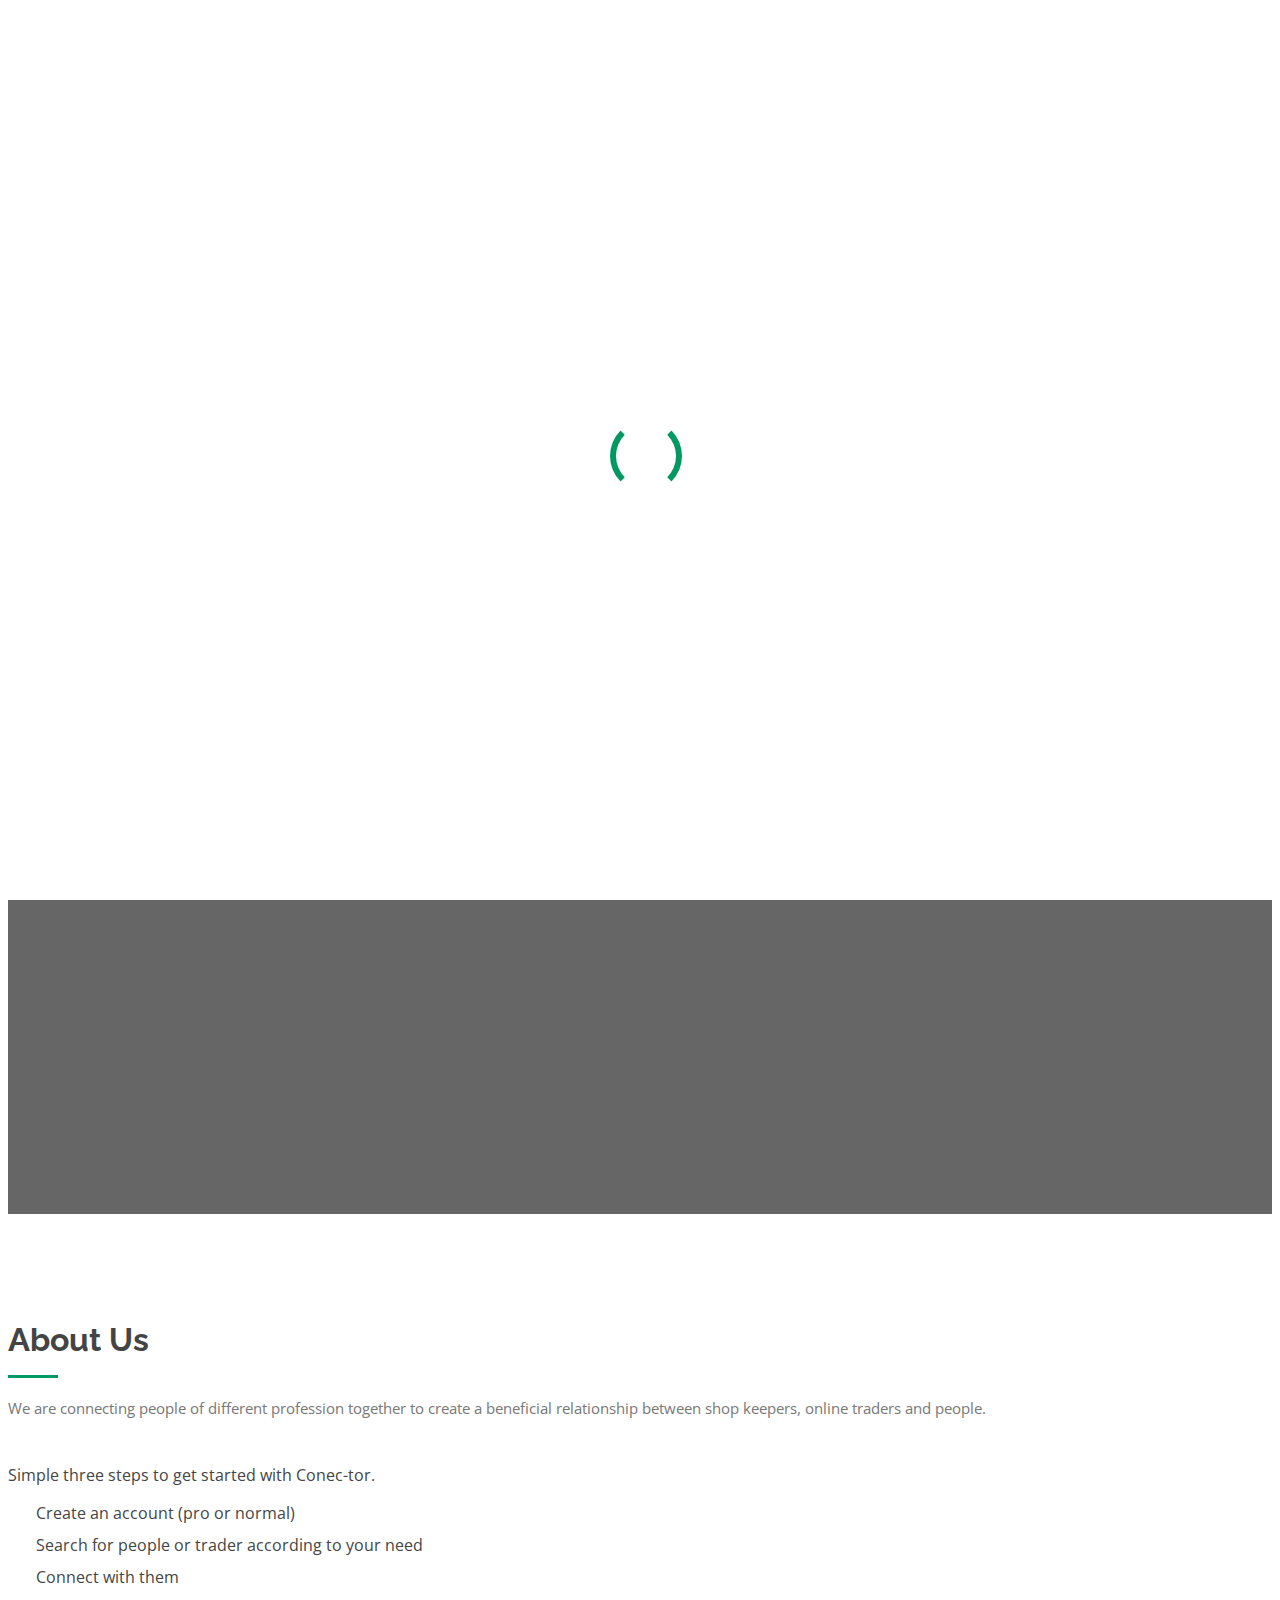
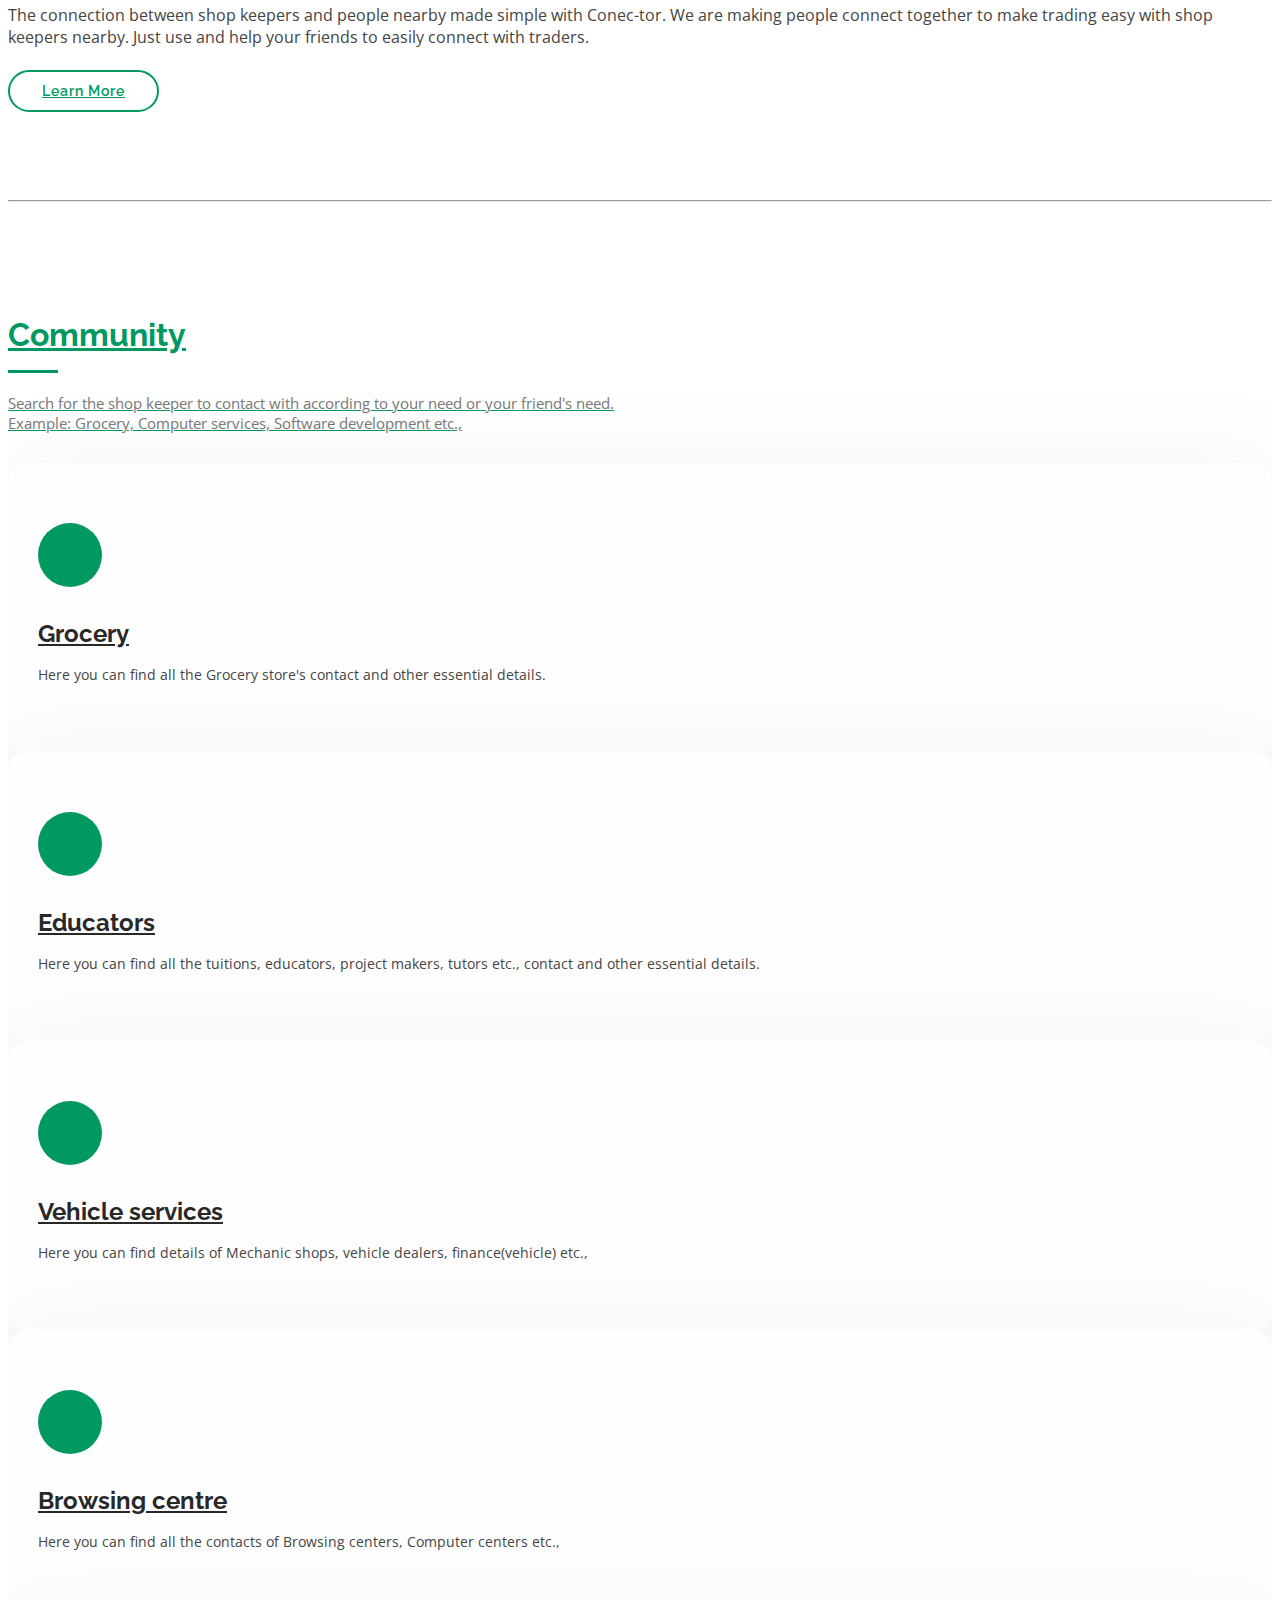
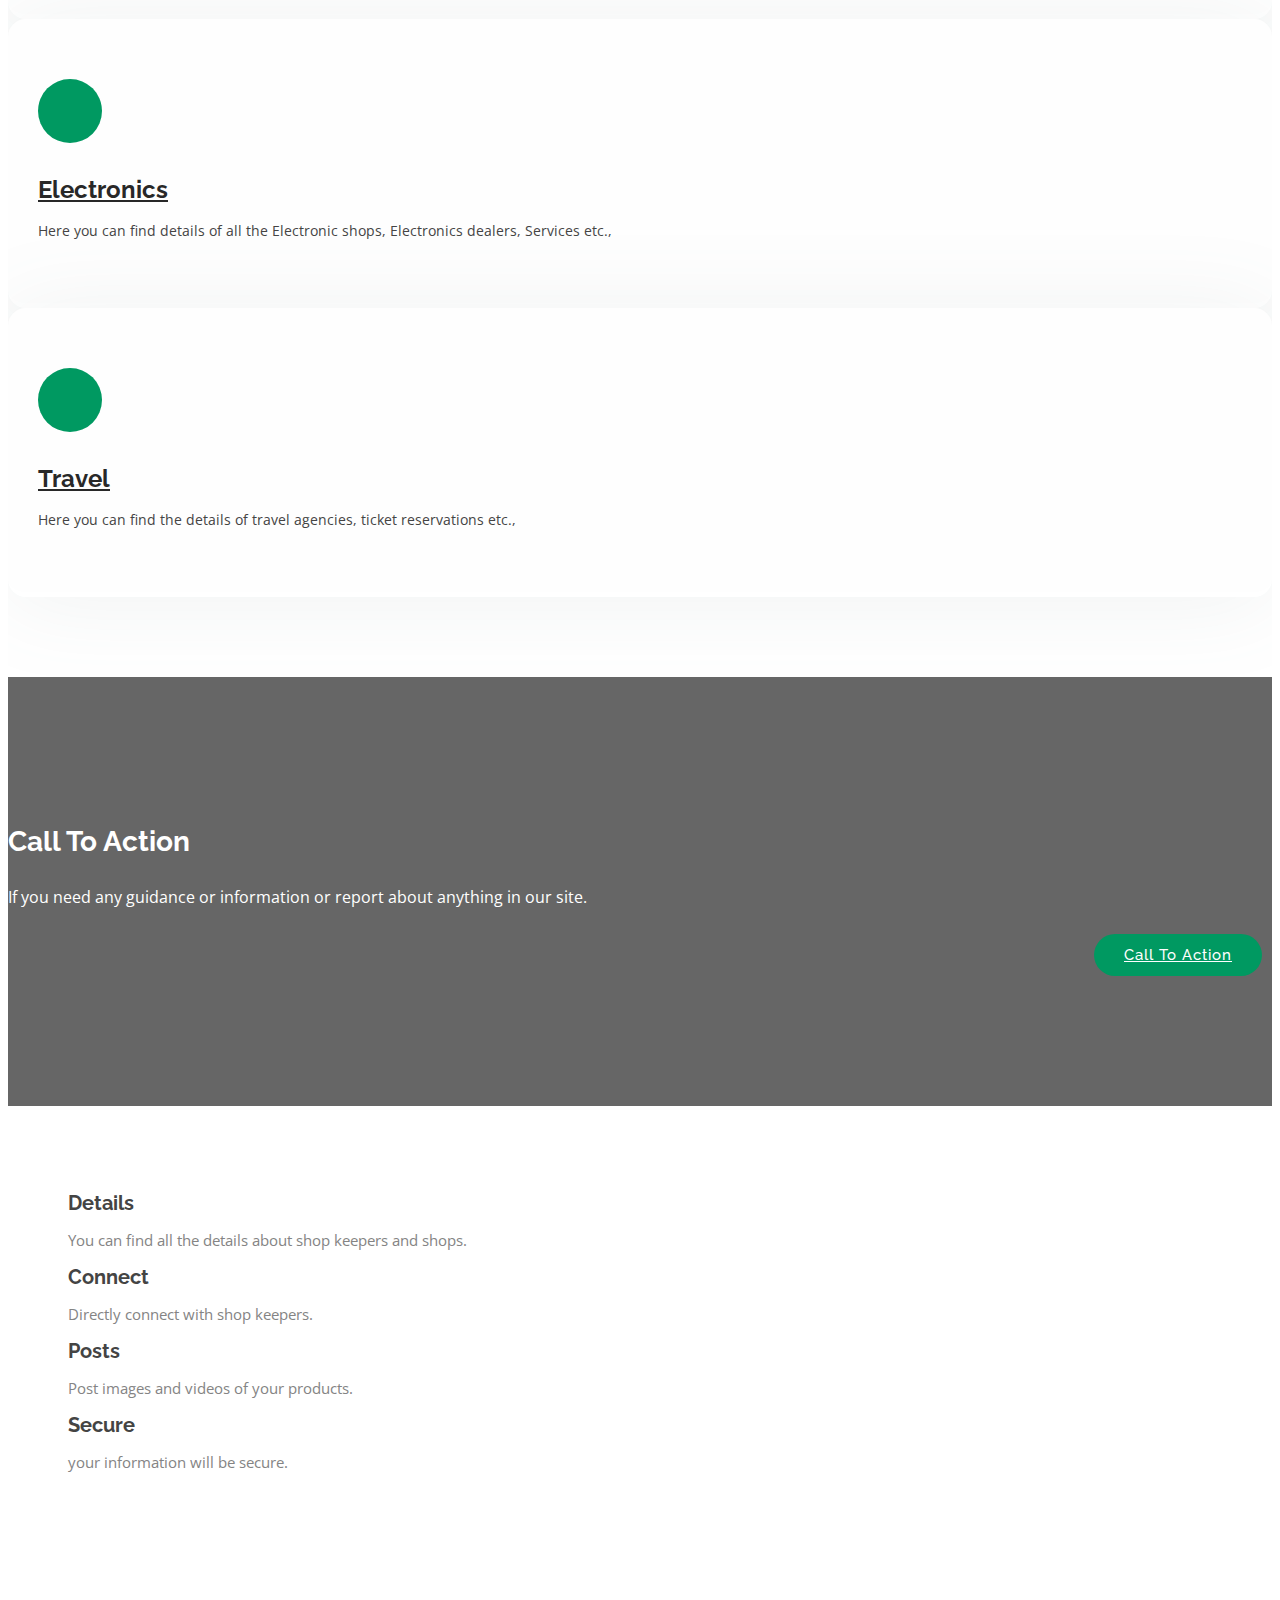
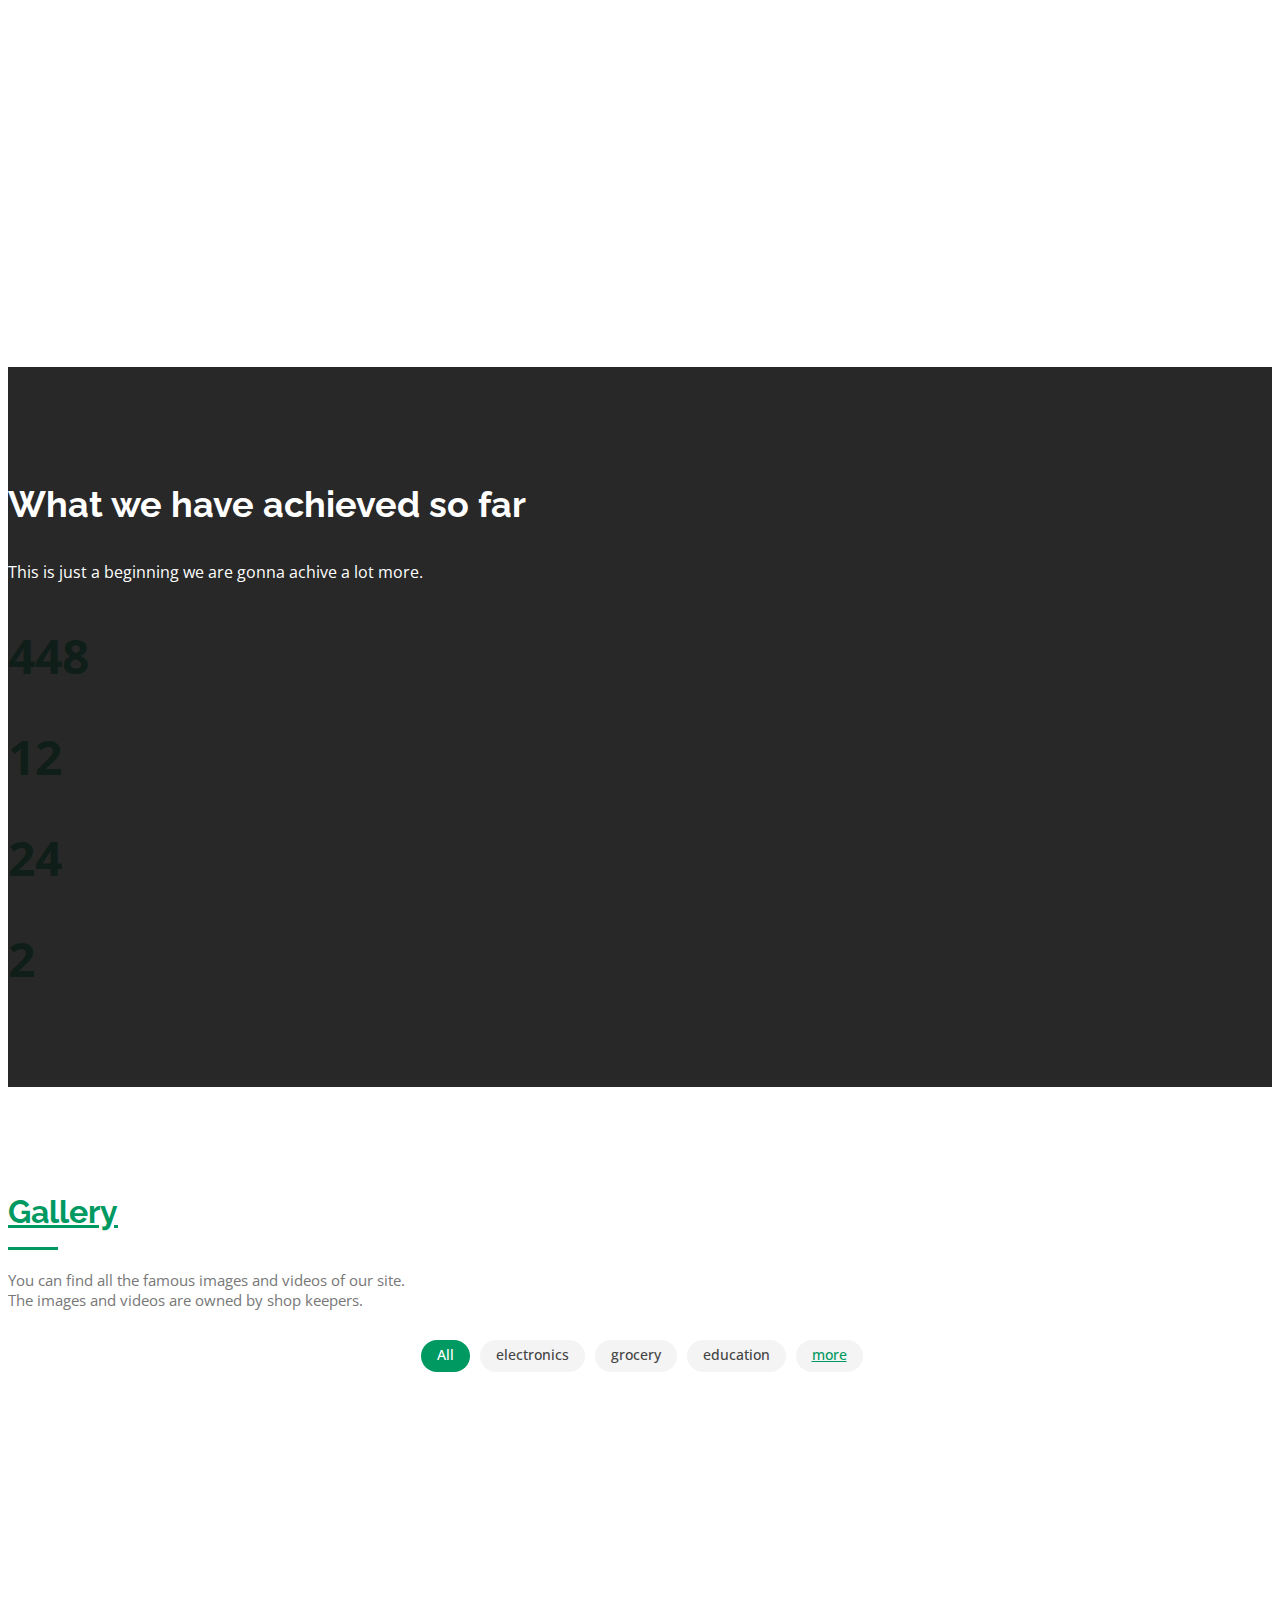
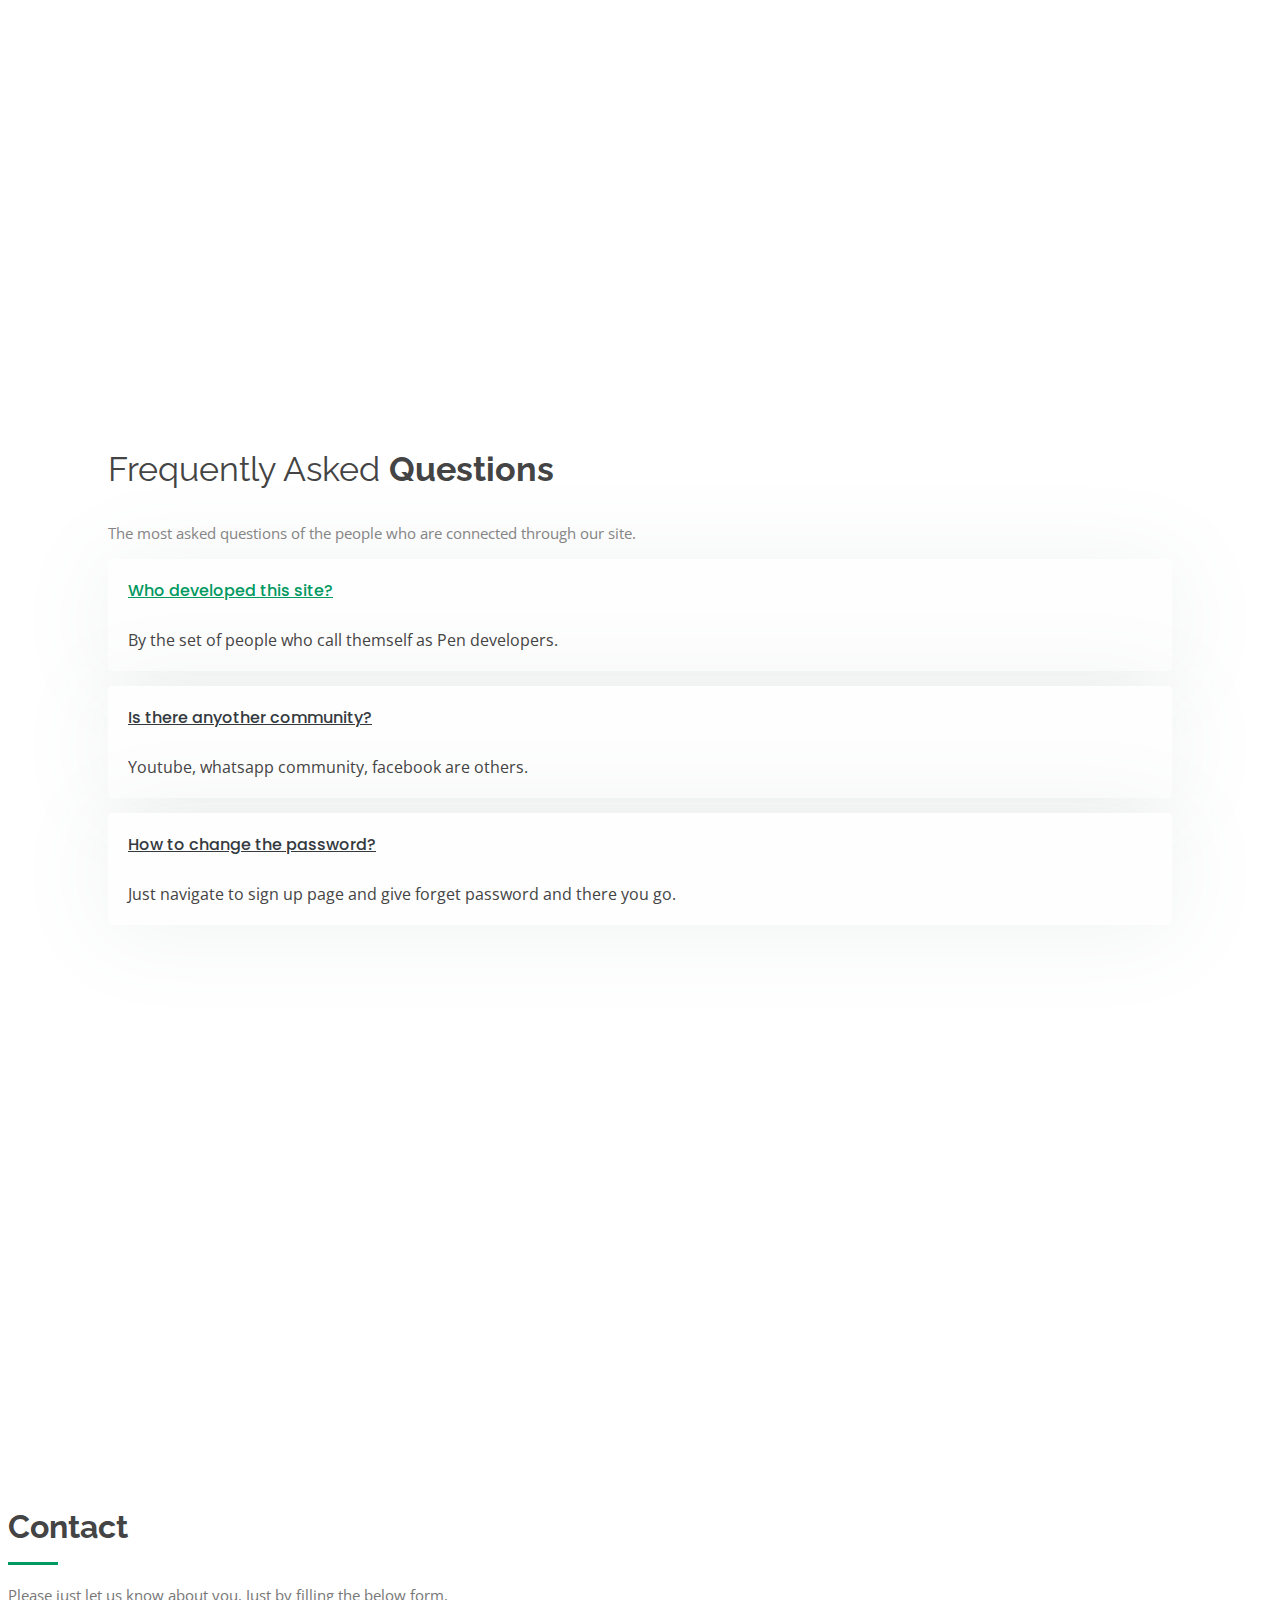
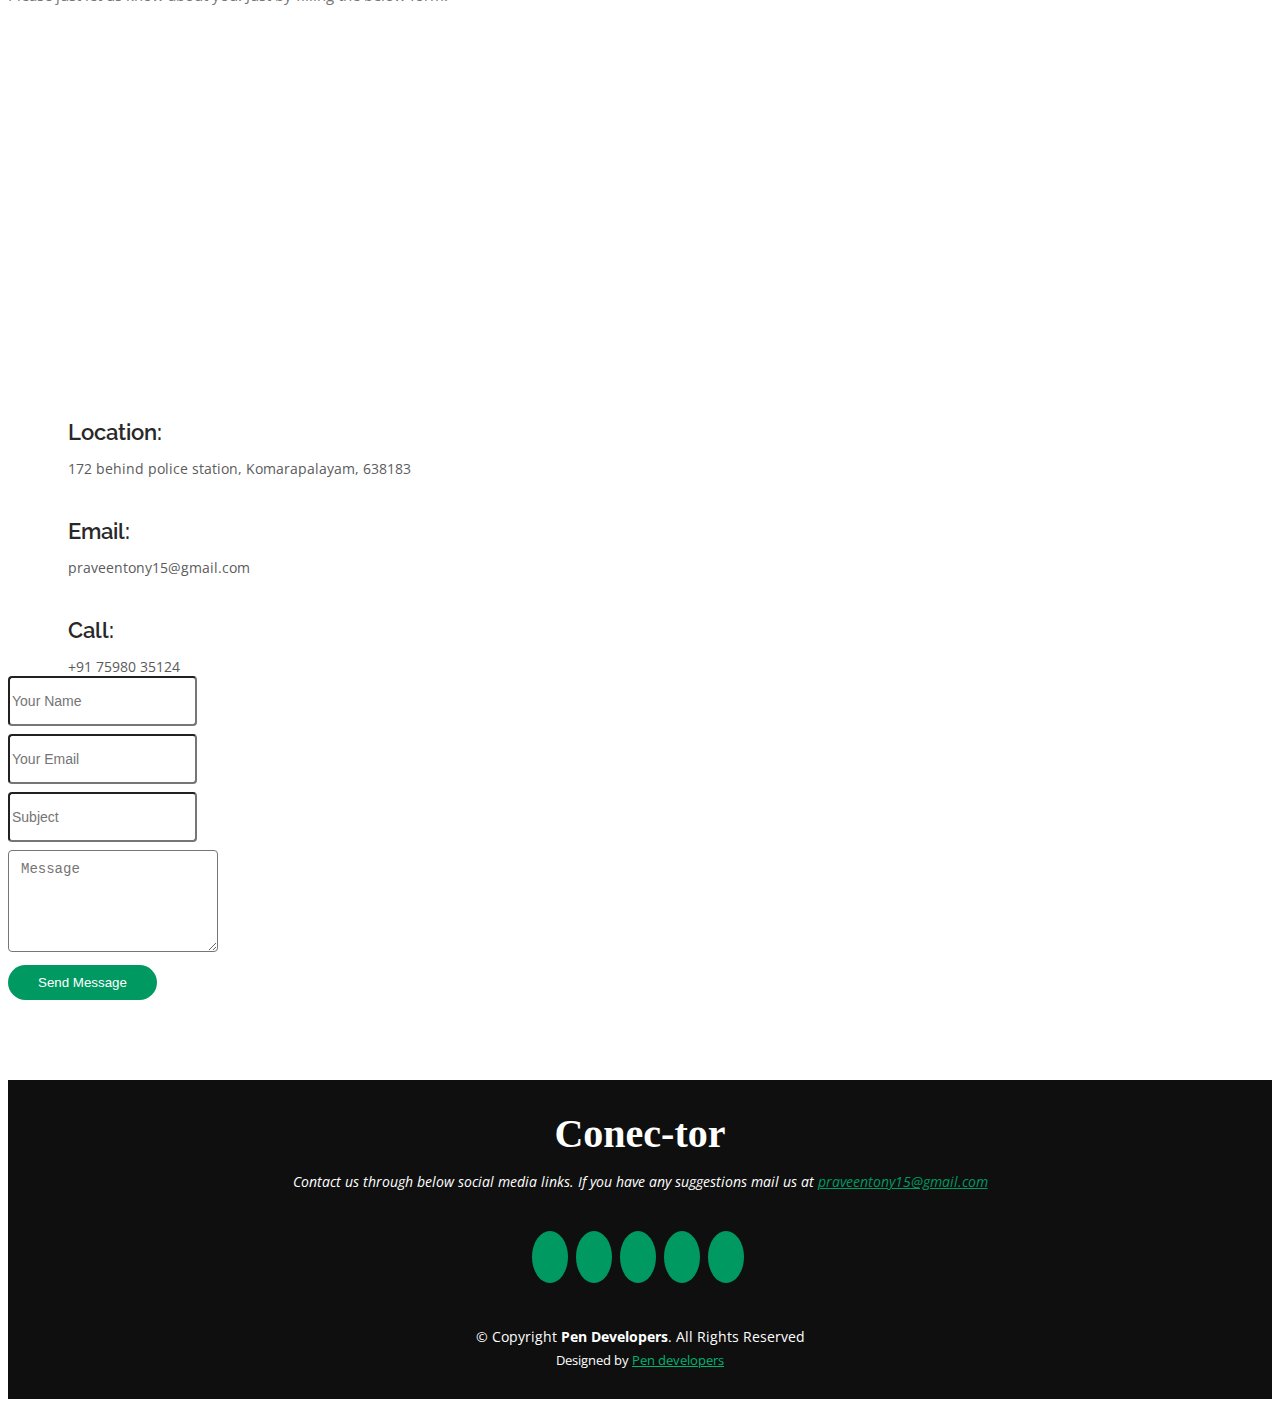
==== index.html @ 2d13ad13 "Add files via upload" ====
<!DOCTYPE html>
<html lang="en">

<head>
  <meta charset="utf-8">
  <meta content="width=device-width, initial-scale=1.0" name="viewport">

  <title>Conec-tor | Home</title>
  <meta content="" name="descriptison">
  <meta content="" name="keywords">

  <!-- Favicons -->
  <link href="assets/img/favicon.png" rel="icon">
  <link href="assets/img/apple-touch-icon.png" rel="apple-touch-icon">

  <!-- Google Fonts -->
  <link href="https://fonts.googleapis.com/css?family=Open+Sans:300,300i,400,400i,600,600i,700,700i|Raleway:300,300i,400,400i,500,500i,600,600i,700,700i|Poppins:300,300i,400,400i,500,500i,600,600i,700,700i" rel="stylesheet">

  <!-- Vendor CSS Files -->
  <link href="assets/vendor/bootstrap/css/bootstrap.min.css" rel="stylesheet">
  <link href="assets/vendor/icofont/icofont.min.css" rel="stylesheet">
  <link href="assets/vendor/boxicons/css/boxicons.min.css" rel="stylesheet">
  <link href="assets/vendor/remixicon/remixicon.css" rel="stylesheet">
  <link href="assets/vendor/venobox/venobox.css" rel="stylesheet">
  <link href="assets/vendor/owl.carousel/assets/owl.carousel.min.css" rel="stylesheet">

  <!-- Template Main CSS File -->
  <link href="assets/css/style.css" rel="stylesheet">

</head>

<body>

  <!-- ======= Header ======= -->
  <header id="header" class="fixed-top ">
    <div class="container-fluid">

      <div class="row justify-content-center">
        <div class="col-xl-9 d-flex align-items-center justify-content-between">
          <h1 class="logo" style="font-family:forte; font-size:40px"><a href="index.html">Conec-tor</a></h1>
          <!-- Uncomment below if you prefer to use an image logo -->
          <!-- <a href="index.html" class="logo"><img src="assets/img/logo.png" alt="" class="img-fluid"></a>-->

          <nav class="nav-menu d-none d-lg-block">
            <ul>
              <li class="active"><a href="index.html">Home</a></li>
             <li><a href="#about">About</a></li>
              <li><a href="community.html">Community</a></li>
              <li><a href="gallery.html">Gallery</a></li>
              <li class="drop-down"><a href="">User-type</a>
                <ul>
                  <li><a href="#">Pro user</a></li>
                  <li><a href="#">Normal user</a></li>
 			  </ul>
              </li>
              <li><a href="#contact">Contact</a></li>

            </ul>
          </nav><!-- .nav-menu -->

          <a href="login.html" class="get-started-btn scrollto">Login</a>
        </div>
      </div>

    </div>
  </header><!-- End Header -->

  <!-- ======= Hero Section ======= -->
  <section id="hero" class="d-flex flex-column justify-content-center">
    <div class="container">
      <div class="row justify-content-center">
        <div class="col-xl-8">
          <h1>Conec-tor | Connect with people nearby</h1>
          <h2>We are connecting people through <kbd>online</kbd></h2>
          <a href="https://www.youtube.com/watch?v=jDDaplaOz7Q" class="venobox play-btn mb-4" data-vbtype="video" data-autoplay="true"></a>
        </div>
      </div>
    </div>
  </section><!-- End Hero -->

  <main id="main">

    <!-- ======= About Us Section ======= -->
    <section id="about" class="about">
      <div class="container">

        <div class="section-title">
          <h2>About Us</h2>
          <p>We are connecting people of different profession together to create a beneficial relationship between shop keepers, online traders and people.</p>
        </div>

        <div class="row content">
          <div class="col-lg-6">
            <p>
              Simple three steps to get started with Conec-tor.
            </p>
            <ul>
              <li><i class="ri-check-double-line"></i> Create an account (pro or normal)</li>
              <li><i class="ri-check-double-line"></i> Search for people or trader according to your need</li>
              <li><i class="ri-check-double-line"></i> Connect with them</li>
            </ul>
          </div>
          <div class="col-lg-6 pt-4 pt-lg-0">
            <p>
              The connection between shop keepers and people nearby made simple with Conec-tor. We are making people connect together to make trading easy with shop keepers nearby.
			  Just use and help your friends to easily connect with traders.
            </p>
            <a href="#" class="btn-learn-more">Learn More</a>
          </div>
        </div>

      </div>
    </section><!-- End About Us Section -->
	
<hr>

    <!-- ======= Community Section ======= -->
    <section id="services" class="services">
      <div class="container">
		<a href="community.html">
        <div class="section-title">
          <h2>Community</h2>
          <p>Search for the shop keeper to contact with according to your need or your friend's need.<br>
		     Example: Grocery, Computer services, Software development etc.,</p>
        </div>
		</a>

        <div class="row">
          <div class="col-lg-4 col-md-6 d-flex align-items-stretch">
            <div class="icon-box">
              <div class="icon"><i class="bx bxl-dribbble"></i></div>
              <h4><a href="">Grocery</a></h4>
              <p>Here you can find all the Grocery store's contact and other essential details.</p>
            </div>
          </div>

          <div class="col-lg-4 col-md-6 d-flex align-items-stretch mt-4 mt-md-0">
            <div class="icon-box">
              <div class="icon"><i class="bx bx-file"></i></div>
              <h4><a href="">Educators</a></h4>
              <p>Here you can find all the tuitions, educators, project makers, tutors etc., contact and other essential details.</p>
            </div>
          </div>

          <div class="col-lg-4 col-md-6 d-flex align-items-stretch mt-4 mt-lg-0">
            <div class="icon-box">
              <div class="icon"><i class="bx bx-tachometer"></i></div>
              <h4><a href="">Vehicle services</a></h4>
              <p>Here you can find details of Mechanic shops, vehicle dealers, finance(vehicle) etc.,</p>
            </div>
          </div>

          <div class="col-lg-4 col-md-6 d-flex align-items-stretch mt-4">
            <div class="icon-box">
              <div class="icon"><i class="bx bx-world"></i></div>
              <h4><a href="">Browsing centre</a></h4>
              <p>Here you can find all the contacts of Browsing centers, Computer centers etc.,</p>
            </div>
          </div>

          <div class="col-lg-4 col-md-6 d-flex align-items-stretch mt-4">
            <div class="icon-box">
              <div class="icon"><i class="bx bx-slideshow"></i></div>
              <h4><a href="">Electronics</a></h4>
              <p>Here you can find details of all the Electronic shops, Electronics dealers, Services etc.,</p>
            </div>
          </div>

          <div class="col-lg-4 col-md-6 d-flex align-items-stretch mt-4">
            <div class="icon-box">
              <div class="icon"><i class="bx bx-arch"></i></div>
              <h4><a href="">Travel</a></h4>
              <p>Here you can find the details of travel agencies, ticket reservations etc.,</p>
            </div>
          </div>
		  
			
        </div>

      
    </section><!-- End Services Section -->

    <!-- ======= Cta Section ======= -->
    <section id="cta" class="cta">
      <div class="container">

        <div class="row">
          <div class="col-lg-9 text-center text-lg-left">
            <h3>Call To Action</h3>
            <p> If you need any guidance or information or report about anything in our site.</p>
          </div>
          <div class="col-lg-3 cta-btn-container text-center">
            <a class="cta-btn align-middle" href="#">Call To Action</a>
          </div>
        </div>

      </div>
    </section><!-- End Cta Section -->

    <!-- ======= Features Section ======= -->
    <section id="features" class="features">
      <div class="container">

        <div class="row">
          <div class="col-lg-6 order-2 order-lg-1">
            <div class="icon-box mt-5 mt-lg-0">
              <i class="bx bx-receipt"></i>
              <h4>Details</h4>
              <p>You can find all the details about shop keepers and shops.</p>
            </div>
            <div class="icon-box mt-5">
              <i class="bx bx-cube-alt"></i>
              <h4>Connect</h4>
              <p>Directly connect with shop keepers.</p>
            </div>
            <div class="icon-box mt-5">
              <i class="bx bx-images"></i>
              <h4>Posts</h4>
              <p>Post images and videos of your products.</p>
            </div>
            <div class="icon-box mt-5">
              <i class="bx bx-shield"></i>
              <h4>Secure</h4>
              <p>your information will be secure.</p>
            </div>
          </div>
          <div class="image col-lg-6 order-1 order-lg-2" style='background-image: url("assets/img/features.jpg");'></div>
        </div>

      </div>
    </section><!-- End Features Section -->

    
    <!-- ======= Counts Section ======= -->
    <section id="counts" class="counts">
      <div class="container">

        <div class="text-center title">
          <h3>What we have achieved so far</h3>
          <p>This is just a beginning we are gonna achive a lot more.</p>
        </div>

        <div class="row counters">

          <div class="col-lg-3 col-6 text-center">
            <span data-toggle="counter-up">448</span>
            <p>People</p>
          </div>

          <div class="col-lg-3 col-6 text-center">
            <span data-toggle="counter-up">12</span>
            <p>Projects</p>
          </div>

          <div class="col-lg-3 col-6 text-center">
            <span data-toggle="counter-up">24</span>
            <p>Hours Support</p>
          </div>

          <div class="col-lg-3 col-6 text-center">
            <span data-toggle="counter-up">2</span>
            <p>Developers</p>
          </div>

        </div>

      </div>
    </section><!-- End Counts Section -->

    <!-- ======= Portfolio Section ======= -->
    <section id="portfolio" class="portfolio">
      <div class="container">

        <div class="section-title">
          <h2><a href="gallery.html">Gallery</a></h2>
          <p>You can find all the famous images and videos of our site. <br>
		     The images and videos are owned by shop keepers.</p>
        </div>

        <div class="row">
          <div class="col-lg-12 d-flex justify-content-center">
            <ul id="portfolio-flters">
              <li data-filter="*" class="filter-active">All</li>
              <li data-filter=".filter-app">electronics</li>
              <li data-filter=".filter-card">grocery</li>
              <li data-filter=".filter-web">education</li>
			  <li data-filter="*"><a href="gallery.html">more</a></li>
            </ul>
          </div>
        </div>

        <div class="row portfolio-container">

          <div class="col-lg-4 col-md-6 portfolio-item filter-app">
            <img src="https://images.unsplash.com/photo-1517420704952-d9f39e95b43e?ixlib=rb-1.2.1&ixid=eyJhcHBfaWQiOjEyMDd9&auto=format&fit=crop&w=500&q=60" class="img-fluid" alt="">
            <div class="portfolio-info">
              <h4>App 1</h4>
              <p>App</p>
              <a href="https://images.unsplash.com/photo-1517420704952-d9f39e95b43e?ixlib=rb-1.2.1&ixid=eyJhcHBfaWQiOjEyMDd9&auto=format&fit=crop&w=500&q=60" data-gall="portfolioGallery" class="venobox preview-link" title="App 1"><i class="bx bx-plus"></i></a>
              <a href="portfolio-details.html" class="details-link" title="More Details"><i class="bx bx-link"></i></a>
            </div>
          </div>

          <div class="col-lg-4 col-md-6 portfolio-item filter-web">
            <img src="https://images.unsplash.com/photo-1509062522246-3755977927d7?ixlib=rb-1.2.1&ixid=eyJhcHBfaWQiOjEyMDd9&auto=format&fit=crop&w=500&q=60" class="img-fluid" alt="">
            <div class="portfolio-info">
              <h4>Web 3</h4>
              <p>Web</p>
              <a href="https://images.unsplash.com/photo-1509062522246-3755977927d7?ixlib=rb-1.2.1&ixid=eyJhcHBfaWQiOjEyMDd9&auto=format&fit=crop&w=500&q=60" data-gall="portfolioGallery" class="venobox preview-link" title="Web 3"><i class="bx bx-plus"></i></a>
              <a href="portfolio-details.html" class="details-link" title="More Details"><i class="bx bx-link"></i></a>
            </div>
          </div>

          <div class="col-lg-4 col-md-6 portfolio-item filter-app">
            <img src="https://images.unsplash.com/photo-1517077304055-6e89abbf09b0?ixlib=rb-1.2.1&ixid=eyJhcHBfaWQiOjEyMDd9&auto=format&fit=crop&w=500&q=60" class="img-fluid" alt="">
            <div class="portfolio-info">
              <h4>App 2</h4>
              <p>App</p>
              <a href="https://images.unsplash.com/photo-1517077304055-6e89abbf09b0?ixlib=rb-1.2.1&ixid=eyJhcHBfaWQiOjEyMDd9&auto=format&fit=crop&w=500&q=60" data-gall="portfolioGallery" class="venobox preview-link" title="App 2"><i class="bx bx-plus"></i></a>
              <a href="portfolio-details.html" class="details-link" title="More Details"><i class="bx bx-link"></i></a>
            </div>
          </div>

          <div class="col-lg-4 col-md-6 portfolio-item filter-card">
            <img src="https://images.unsplash.com/photo-1588964895597-cfccd6e2dbf9?ixlib=rb-1.2.1&ixid=eyJhcHBfaWQiOjEyMDd9&auto=format&fit=crop&w=500&q=60" class="img-fluid" alt="">
            <div class="portfolio-info">
              <h4>Card 2</h4>
              <p>Card</p>
              <a href="https://images.unsplash.com/photo-1588964895597-cfccd6e2dbf9?ixlib=rb-1.2.1&ixid=eyJhcHBfaWQiOjEyMDd9&auto=format&fit=crop&w=500&q=60" data-gall="portfolioGallery" class="venobox preview-link" title="Card 2"><i class="bx bx-plus"></i></a>
              <a href="portfolio-details.html" class="details-link" title="More Details"><i class="bx bx-link"></i></a>
            </div>
          </div>

          <div class="col-lg-4 col-md-6 portfolio-item filter-web">
            <img src="https://images.unsplash.com/photo-1497633762265-9d179a990aa6?ixlib=rb-1.2.1&ixid=eyJhcHBfaWQiOjEyMDd9&auto=format&fit=crop&w=500&q=60" class="img-fluid" alt="">
            <div class="portfolio-info">
              <h4>Web 2</h4>
              <p>Web</p>
              <a href="https://images.unsplash.com/photo-1497633762265-9d179a990aa6?ixlib=rb-1.2.1&ixid=eyJhcHBfaWQiOjEyMDd9&auto=format&fit=crop&w=500&q=60" data-gall="portfolioGallery" class="venobox preview-link" title="Web 2"><i class="bx bx-plus"></i></a>
              <a href="portfolio-details.html" class="details-link" title="More Details"><i class="bx bx-link"></i></a>
            </div>
          </div>

          <div class="col-lg-4 col-md-6 portfolio-item filter-app">
            <img src="https://images.unsplash.com/photo-1537151377170-9c19a791bbea?ixlib=rb-1.2.1&ixid=eyJhcHBfaWQiOjEyMDd9&auto=format&fit=crop&w=500&q=60" class="img-fluid" alt="">
            <div class="portfolio-info">
              <h4>App 3</h4>
              <p>App</p>
              <a href="https://images.unsplash.com/photo-1537151377170-9c19a791bbea?ixlib=rb-1.2.1&ixid=eyJhcHBfaWQiOjEyMDd9&auto=format&fit=crop&w=500&q=60" data-gall="portfolioGallery" class="venobox preview-link" title="App 3"><i class="bx bx-plus"></i></a>
              <a href="portfolio-details.html" class="details-link" title="More Details"><i class="bx bx-link"></i></a>
            </div>
          </div>

          <div class="col-lg-4 col-md-6 portfolio-item filter-card">
            <img src="https://images.unsplash.com/photo-1516594798947-e65505dbb29d?ixlib=rb-1.2.1&ixid=eyJhcHBfaWQiOjEyMDd9&auto=format&fit=crop&w=500&q=60" class="img-fluid" alt="">
            <div class="portfolio-info">
              <h4>Card 1</h4>
              <p>Card</p>
              <a href="https://images.unsplash.com/photo-1516594798947-e65505dbb29d?ixlib=rb-1.2.1&ixid=eyJhcHBfaWQiOjEyMDd9&auto=format&fit=crop&w=500&q=60" data-gall="portfolioGallery" class="venobox preview-link" title="Card 1"><i class="bx bx-plus"></i></a>
              <a href="portfolio-details.html" class="details-link" title="More Details"><i class="bx bx-link"></i></a>
            </div>
          </div>

          <div class="col-lg-4 col-md-6 portfolio-item filter-card">
            <img src="https://images.unsplash.com/photo-1542838132-92c53300491e?ixlib=rb-1.2.1&ixid=eyJhcHBfaWQiOjEyMDd9&auto=format&fit=crop&w=500&q=60" class="img-fluid" alt="">
            <div class="portfolio-info">
              <h4>Card 3</h4>
              <p>Card</p>
              <a href="https://images.unsplash.com/photo-1542838132-92c53300491e?ixlib=rb-1.2.1&ixid=eyJhcHBfaWQiOjEyMDd9&auto=format&fit=crop&w=500&q=60" data-gall="portfolioGallery" class="venobox preview-link" title="Card 3"><i class="bx bx-plus"></i></a>
              <a href="portfolio-details.html" class="details-link" title="More Details"><i class="bx bx-link"></i></a>
            </div>
          </div>

          <div class="col-lg-4 col-md-6 portfolio-item filter-web">
            <img src="https://images.unsplash.com/photo-1454165804606-c3d57bc86b40?ixlib=rb-1.2.1&ixid=eyJhcHBfaWQiOjEyMDd9&auto=format&fit=crop&w=500&q=60" class="img-fluid" alt="">
            <div class="portfolio-info">
              <h4>Web 3</h4>
              <p>Web</p>
              <a href="https://images.unsplash.com/photo-1454165804606-c3d57bc86b40?ixlib=rb-1.2.1&ixid=eyJhcHBfaWQiOjEyMDd9&auto=format&fit=crop&w=500&q=60" data-gall="portfolioGallery" class="venobox preview-link" title="Web 3"><i class="bx bx-plus"></i></a>
              <a href="portfolio-details.html" class="details-link" title="More Details"><i class="bx bx-link"></i></a>
            </div>
          </div>

        </div>

      </div>
    </section><!-- End Portfolio Section -->


    <!-- ======= Faq Section ======= -->
    <section id="faq" class="faq">
      <div class="container-fluid">

        <div class="row">

          <div class="col-lg-7 d-flex flex-column justify-content-center align-items-stretch  order-2 order-lg-1">

            <div class="content">
              <h3>Frequently Asked <strong>Questions</strong></h3>
              <p>
                The most asked questions of the people who are connected through our site. 
              </p>
            </div>

            <div class="accordion-list">
              <ul>
                <li>
                  <a data-toggle="collapse" class="collapse" href="#accordion-list-1">Who developed this site? <i class="bx bx-chevron-down icon-show"></i><i class="bx bx-chevron-up icon-close"></i></a>
                  <div id="accordion-list-1" class="collapse show" data-parent=".accordion-list">
                    <p>
                      By the set of people who call themself as Pen developers.
                    </p>
                  </div>
                </li>

                <li>
                  <a data-toggle="collapse" href="#accordion-list-2" class="collapsed">Is there anyother community? <i class="bx bx-chevron-down icon-show"></i><i class="bx bx-chevron-up icon-close"></i></a>
                  <div id="accordion-list-2" class="collapse" data-parent=".accordion-list">
                    <p>
                      Youtube, whatsapp community, facebook are others.
                    </p>
                  </div>
                </li>

                <li>
                  <a data-toggle="collapse" href="#accordion-list-3" class="collapsed">How to change the password? <i class="bx bx-chevron-down icon-show"></i><i class="bx bx-chevron-up icon-close"></i></a>
                  <div id="accordion-list-3" class="collapse" data-parent=".accordion-list">
                    <p>
                      Just navigate to sign up page and give forget password and there you go.
                    </p>
                  </div>
                </li>

              </ul>
            </div>

          </div>

          <div class="col-lg-5 align-items-stretch order-1 order-lg-2 img" style='background-image: url("assets/img/faq.jpg");'>&nbsp;</div>
        </div>

      </div>
    </section><!-- End Faq Section -->

    <!-- ======= Contact Section ======= -->
    <section id="contact" class="contact">
      <div class="container">

        <div class="section-title">
          <h2>Contact</h2>
          <p>Please just let us know about you. Just by filling the below form.</p>
        </div>
      </div>

      <div>
        <iframe style="border:0; width: 100%; height: 350px;" src="https://www.google.com/maps/embed?pb=!1m18!1m12!1m3!1d31284.831991790044!2d77.70570757056295!3d11.436262030044826!2m3!1f0!2f0!3f0!3m2!1i1024!2i768!4f13.1!3m3!1m2!1s0x3ba9682c3ed35ab1%3A0x5c4ea7abeacf1286!2sKomarapalayam%2C%20Tamil%20Nadu%20638183!5e0!3m2!1sen!2sin!4v1603395052475!5m2!1sen!2sin" frameborder="0" allowfullscreen></iframe>
		
      </div>

      <div class="container">

        <div class="row mt-5">

          <div class="col-lg-4">
            <div class="info">
              <div class="address">
                <i class="ri-map-pin-line"></i>
                <h4>Location:</h4>
                <p>172 behind police station, Komarapalayam, 638183</p>
              </div>

              <div class="email">
                <i class="ri-mail-line"></i>
                <h4>Email:</h4>
                <p>praveentony15@gmail.com</p>
              </div>

              <div class="phone">
                <i class="ri-phone-line"></i>
                <h4>Call:</h4>
                <p>+91 75980 35124</p>
              </div>

            </div>

          </div>

          <div class="col-lg-8 mt-5 mt-lg-0">

            <form action="forms/contact.php" method="post" role="form" class="php-email-form">
              <div class="form-row">
                <div class="col-md-6 form-group">
                  <input type="text" name="name" class="form-control" id="name" placeholder="Your Name" data-rule="minlen:4" data-msg="Please enter at least 4 chars" />
                  <div class="validate"></div>
                </div>
                <div class="col-md-6 form-group">
                  <input type="email" class="form-control" name="email" id="email" placeholder="Your Email" data-rule="email" data-msg="Please enter a valid email" />
                  <div class="validate"></div>
                </div>
              </div>
              <div class="form-group">
                <input type="text" class="form-control" name="subject" id="subject" placeholder="Subject" data-rule="minlen:4" data-msg="Please enter at least 8 chars of subject" />
                <div class="validate"></div>
              </div>
              <div class="form-group">
                <textarea class="form-control" name="message" rows="5" data-rule="required" data-msg="Please write something for us" placeholder="Message"></textarea>
                <div class="validate"></div>
              </div>
              <div class="mb-3">
                <div class="loading">Loading</div>
                <div class="error-message"></div>
                <div class="sent-message">Your message has been sent. Thank you!</div>
              </div>
              <div class="text-center"><button type="submit">Send Message</button></div>
            </form>

          </div>

        </div>

      </div>
    </section><!-- End Contact Section -->

  </main><!-- End #main -->

  <!-- ======= Footer ======= -->
  <footer id="footer">
    <div class="container">
      <h3 style="font-family:forte; font-size:40px">Conec-tor</h3>
      <p>Contact us through below social media links. If you have any suggestions mail us at <a href='mailto:praveentony15@gmail.com'>praveentony15@gmail.com</a></p>
      <div class="social-links">
        <a href="#" class="twitter"><i class="bx bxl-twitter"></i></a>
        <a href="#" class="facebook"><i class="bx bxl-facebook"></i></a>
        <a href="#" class="instagram"><i class="bx bxl-instagram"></i></a>
        <a href="#" class="google-plus"><i class="bx bxl-skype"></i></a>
        <a href="#" class="linkedin"><i class="bx bxl-linkedin"></i></a>
      </div>
      <div class="copyright">
        &copy; Copyright <strong><span>Pen Developers</span></strong>. All Rights Reserved
      </div>
      <div class="credits">
        <!-- All the links in the footer should remain intact. -->
        <!-- You can delete the links only if you purchased the pro version. -->
        <!-- Licensing information: https://bootstrapmade.com/license/ -->
        <!-- Purchase the pro version with working PHP/AJAX contact form: https://bootstrapmade.com/knight-simple-one-page-bootstrap-template/ -->
        Designed by <a href="https://bootstrapmade.com/">Pen developers</a>
      </div>
    </div>
  </footer><!-- End Footer -->

  <div id="preloader"></div>
  <a href="#" class="back-to-top"><i class="ri-arrow-up-line"></i></a>

  <!-- Vendor JS Files -->
  <script src="assets/vendor/jquery/jquery.min.js"></script>
  <script src="assets/vendor/bootstrap/js/bootstrap.bundle.min.js"></script>
  <script src="assets/vendor/jquery.easing/jquery.easing.min.js"></script>
  <script src="assets/vendor/php-email-form/validate.js"></script>
  <script src="assets/vendor/waypoints/jquery.waypoints.min.js"></script>
  <script src="assets/vendor/counterup/counterup.min.js"></script>
  <script src="assets/vendor/isotope-layout/isotope.pkgd.min.js"></script>
  <script src="assets/vendor/venobox/venobox.min.js"></script>
  <script src="assets/vendor/owl.carousel/owl.carousel.min.js"></script>

  <!-- Template Main JS File -->
  <script src="assets/js/main.js"></script>

</body>

</html>
---- assets/css/style.css ----
/**
* Template Name: KnightOne - v2.1.0
* Template URL: https://bootstrapmade.com/knight-simple-one-page-bootstrap-template/
* Author: BootstrapMade.com
* License: https://bootstrapmade.com/license/
*/

/*--------------------------------------------------------------
# General
--------------------------------------------------------------*/
body {
  font-family: "Open Sans", sans-serif;
  color: #444444;
}

a {
  color: #009961;
}

a:hover {
  color: #00cc81;
  text-decoration: none;
}

h1, h2, h3, h4, h5, h6 {
  font-family: "Raleway", sans-serif;
}

/*--------------------------------------------------------------
# Preloader
--------------------------------------------------------------*/
#preloader {
  position: fixed;
  top: 0;
  left: 0;
  right: 0;
  bottom: 0;
  z-index: 9999;
  overflow: hidden;
  background: #fff;
}

#preloader:before {
  content: "";
  position: fixed;
  top: calc(50% - 30px);
  left: calc(50% - 30px);
  border: 6px solid #009961;
  border-top-color: #fff;
  border-bottom-color: #fff;
  border-radius: 50%;
  width: 60px;
  height: 60px;
  -webkit-animation: animate-preloader 1s linear infinite;
  animation: animate-preloader 1s linear infinite;
}

@-webkit-keyframes animate-preloader {
  0% {
    transform: rotate(0deg);
  }
  100% {
    transform: rotate(360deg);
  }
}

@keyframes animate-preloader {
  0% {
    transform: rotate(0deg);
  }
  100% {
    transform: rotate(360deg);
  }
}

/*--------------------------------------------------------------
# Back to top button
--------------------------------------------------------------*/
.back-to-top {
  position: fixed;
  display: none;
  right: 15px;
  bottom: 15px;
  z-index: 99999;
}

.back-to-top i {
  display: flex;
  align-items: center;
  justify-content: center;
  font-size: 24px;
  width: 40px;
  height: 40px;
  border-radius: 50px;
  background: #009961;
  color: #fff;
  transition: all 0.4s;
}

.back-to-top i:hover {
  background: #00b371;
  color: #fff;
}

/*--------------------------------------------------------------
# Header
--------------------------------------------------------------*/
#header {
  transition: all 0.5s;
  z-index: 997;
  border-bottom: 1px solid rgba(255, 255, 255, 0.1);
}

#header.header-scrolled, #header.header-inner-pages {
  background: rgba(40, 40, 40, 0.9);
}

#header .logo {
  font-size: 28px;
  margin: 0;
  padding: 0;
  line-height: 1;
  font-weight: 700;
  letter-spacing: 0.5px;
}

#header .logo a {
  color: #fff;
}

#header .logo img {
  max-height: 40px;
}

@media (max-width: 992px) {
  #header {
    border: 0;
    padding: 15px 0;
  }
}

/*--------------------------------------------------------------
# Navigation Menu
--------------------------------------------------------------*/
/* Desktop Navigation */
.nav-menu ul {
  margin: 0;
  padding: 0;
  list-style: none;
}

.nav-menu > ul {
  display: flex;
}

.nav-menu > ul > li {
  position: relative;
  white-space: nowrap;
  margin: 0 12px;
}

.nav-menu a {
  display: block;
  position: relative;
  color: rgba(255, 255, 255, 0.7);
  transition: 0.3s;
  font-size: 14px;
  padding: 25px 3px;
  font-weight: 600;
  font-family: "Open Sans", sans-serif;
}

.nav-menu > ul > li > a:before {
  content: "";
  position: absolute;
  width: 100%;
  height: 2px;
  bottom: -2px;
  left: 0;
  background-color: #009961;
  visibility: hidden;
  width: 0px;
  transition: all 0.3s ease-in-out 0s;
}

.nav-menu a:hover:before, .nav-menu li:hover > a:before, .nav-menu .active > a:before {
  visibility: visible;
  width: 100%;
}

.nav-menu a:hover, .nav-menu .active > a, .nav-menu li:hover > a {
  color: #fff;
}

.nav-menu .drop-down ul {
  display: block;
  position: absolute;
  left: 0;
  top: calc(100% + 30px);
  z-index: 99;
  opacity: 0;
  visibility: hidden;
  padding: 10px 0;
  background: #fff;
  box-shadow: 0px 0px 30px rgba(127, 137, 161, 0.25);
  transition: 0.3s;
  border-top: 2px solid #009961;
}

.nav-menu .drop-down:hover > ul {
  opacity: 1;
  top: 100%;
  visibility: visible;
}

.nav-menu .drop-down li {
  min-width: 180px;
  position: relative;
}

.nav-menu .drop-down ul a {
  padding: 10px 20px;
  font-size: 14px;
  font-weight: 500;
  text-transform: none;
  color: #282828;
}

.nav-menu .drop-down ul a:hover, .nav-menu .drop-down ul .active > a, .nav-menu .drop-down ul li:hover > a {
  color: #009961;
}

.nav-menu .drop-down > a:after {
  content: "\ea99";
  font-family: IcoFont;
  padding-left: 5px;
}

.nav-menu .drop-down .drop-down ul {
  top: 0;
  left: calc(100% - 30px);
}

.nav-menu .drop-down .drop-down:hover > ul {
  opacity: 1;
  top: 0;
  left: 100%;
}

.nav-menu .drop-down .drop-down > a {
  padding-right: 35px;
}

.nav-menu .drop-down .drop-down > a:after {
  content: "\eaa0";
  font-family: IcoFont;
  position: absolute;
  right: 15px;
}

@media (max-width: 1366px) {
  .nav-menu .drop-down .drop-down ul {
    left: -90%;
  }
  .nav-menu .drop-down .drop-down:hover > ul {
    left: -100%;
  }
  .nav-menu .drop-down .drop-down > a:after {
    content: "\ea9d";
  }
}

/* Get Startet Button */
.get-started-btn {
  margin-left: 25px;
  background: #009961;
  color: #fff;
  border-radius: 50px;
  padding: 8px 25px 9px 25px;
  white-space: nowrap;
  transition: 0.3s;
  font-size: 14px;
  display: inline-block;
}

.get-started-btn:hover {
  background: #00b371;
  color: #fff;
}

@media (max-width: 992px) {
  .get-started-btn {
    margin: 0 48px 0 0;
    padding: 6px 18px;
  }
}

/* Mobile Navigation */
.mobile-nav-toggle {
  position: fixed;
  right: 15px;
  top: 18px;
  z-index: 9998;
  border: 0;
  background: none;
  font-size: 24px;
  transition: all 0.4s;
  outline: none !important;
  line-height: 1;
  cursor: pointer;
  text-align: right;
}

.mobile-nav-toggle i {
  color: #fff;
}

.mobile-nav {
  position: fixed;
  top: 55px;
  right: 15px;
  bottom: 15px;
  left: 15px;
  z-index: 9999;
  overflow-y: auto;
  background: #fff;
  transition: ease-in-out 0.2s;
  opacity: 0;
  visibility: hidden;
  border-radius: 10px;
  padding: 10px 0;
}

.mobile-nav * {
  margin: 0;
  padding: 0;
  list-style: none;
}

.mobile-nav a {
  display: block;
  position: relative;
  color: #282828;
  padding: 10px 20px;
  font-weight: 500;
  outline: none;
}

.mobile-nav a:hover, .mobile-nav .active > a, .mobile-nav li:hover > a {
  color: #009961;
  text-decoration: none;
}

.mobile-nav .drop-down > a:after {
  content: "\ea99";
  font-family: IcoFont;
  padding-left: 10px;
  position: absolute;
  right: 15px;
}

.mobile-nav .active.drop-down > a:after {
  content: "\eaa1";
}

.mobile-nav .drop-down > a {
  padding-right: 35px;
}

.mobile-nav .drop-down ul {
  display: none;
  overflow: hidden;
}

.mobile-nav .drop-down li {
  padding-left: 20px;
}

.mobile-nav-overly {
  width: 100%;
  height: 100%;
  z-index: 9997;
  top: 0;
  left: 0;
  position: fixed;
  background: rgba(15, 15, 15, 0.6);
  overflow: hidden;
  display: none;
  transition: ease-in-out 0.2s;
}

.mobile-nav-active {
  overflow: hidden;
}

.mobile-nav-active .mobile-nav {
  opacity: 1;
  visibility: visible;
}

.mobile-nav-active .mobile-nav-toggle i {
  color: #fff;
}
.vertical-center {
  margin: 0;
  position: absolute;
  top: 50%;
  -ms-transform: translateY(-50%);
  transform: translateY(-50%);
}

/*--------------------------------------------------------------
# Hero Section
--------------------------------------------------------------*/
#hero {
  width: 100%;
  height: 100vh;
  background: url("../img/handconnection.jpg") top center;
  background-size: cover;
  position: relative;
}
#hero-login {
  width: 100%;
  height: 100vh;
  background: url("../img/hero-bg.jpg") top center;
  background-size: cover;
  position: relative;
}

#hero:before {
  content: "";
  background: rgba(0, 0, 0, 0.6);
  position: absolute;
  bottom: 0;
  top: 0;
  left: 0;
  right: 0;
}

#hero .container {
  padding-top: 72px;
  position: relative;
  text-align: center;
}

#hero h1 {
  margin: 0 0 10px 0;
  font-size: 48px;
  font-weight: 700;
  line-height: 56px;
  color: #fff;
}

#hero h2 {
  color: #eee;
  margin-bottom: 40px;
  font-size: 24px;
}

#hero .play-btn {
  width: 94px;
  height: 94px;
  margin: 0 auto;
  background: radial-gradient(#009961 50%, rgba(0, 153, 97, 0.4) 52%);
  border-radius: 50%;
  display: block;
  overflow: hidden;
  position: relative;
}

#hero .play-btn::after {
  content: '';
  position: absolute;
  left: 50%;
  top: 50%;
  transform: translateX(-40%) translateY(-50%);
  width: 0;
  height: 0;
  border-top: 10px solid transparent;
  border-bottom: 10px solid transparent;
  border-left: 15px solid #fff;
  z-index: 100;
  transition: all 400ms cubic-bezier(0.55, 0.055, 0.675, 0.19);
}

#hero .play-btn::before {
  content: '';
  position: absolute;
  width: 120px;
  height: 120px;
  -webkit-animation-delay: 0s;
  animation-delay: 0s;
  -webkit-animation: pulsate-btn 3s;
  animation: pulsate-btn 3s;
  -webkit-animation-direction: forwards;
  animation-direction: forwards;
  -webkit-animation-iteration-count: infinite;
  animation-iteration-count: infinite;
  -webkit-animation-timing-function: steps;
  animation-timing-function: steps;
  opacity: 1;
  border-radius: 50%;
  border: 5px solid rgba(0, 153, 97, 0.7);
  top: -15%;
  left: -15%;
  background: rgba(198, 16, 0, 0);
}

#hero .play-btn:hover::after {
  border-left: 15px solid #009961;
  transform: scale(20);
}

#hero .play-btn:hover::before {
  content: '';
  position: absolute;
  left: 50%;
  top: 50%;
  transform: translateX(-40%) translateY(-50%);
  width: 0;
  height: 0;
  border: none;
  border-top: 10px solid transparent;
  border-bottom: 10px solid transparent;
  border-left: 15px solid #fff;
  z-index: 200;
  -webkit-animation: none;
  animation: none;
  border-radius: 0;
}

@media (min-width: 1024px) {
  #hero {
    background-attachment: fixed;
  }
}

@media (max-width: 768px) {
  #hero h1 {
    font-size: 28px;
    line-height: 36px;
  }
  #hero h2 {
    font-size: 18px;
    line-height: 24px;
    margin-bottom: 30px;
  }
}

@-webkit-keyframes pulsate-btn {
  0% {
    transform: scale(0.6, 0.6);
    opacity: 1;
  }
  100% {
    transform: scale(1, 1);
    opacity: 0;
  }
}

@keyframes pulsate-btn {
  0% {
    transform: scale(0.6, 0.6);
    opacity: 1;
  }
  100% {
    transform: scale(1, 1);
    opacity: 0;
  }
}

/*--------------------------------------------------------------
# Sections General
--------------------------------------------------------------*/
section {
  padding: 80px 0;
  overflow: hidden;
}

.section-bg {
  background-color: #8fffd6;
}

.section-title {
  padding-bottom: 30px;
}

.section-title h2 {
  font-size: 32px;
  font-weight: bold;
  margin-bottom: 20px;
  padding-bottom: 20px;
  position: relative;
}

.section-title h2::after {
  content: '';
  position: absolute;
  display: block;
  width: 50px;
  height: 3px;
  background: #009961;
  bottom: 0;
  left: 0;
}

.section-title p {
  margin-bottom: 0;
  color: #777777;
  font-size: 15px;
}

/*--------------------------------------------------------------
# About Us
--------------------------------------------------------------*/
.about .content h3 {
  font-weight: 600;
  font-size: 26px;
}

.about .content ul {
  list-style: none;
  padding: 0;
}

.about .content ul li {
  padding-left: 28px;
  position: relative;
}

.about .content ul li + li {
  margin-top: 10px;
}

.about .content ul i {
  position: absolute;
  left: 0;
  top: 2px;
  font-size: 20px;
  color: #009961;
  line-height: 1;
}

.about .content p:last-child {
  margin-bottom: 0;
}

.about .content .btn-learn-more {
  font-family: "Raleway", sans-serif;
  font-weight: 600;
  font-size: 14px;
  letter-spacing: 1px;
  display: inline-block;
  padding: 12px 32px;
  border-radius: 50px;
  transition: 0.3s;
  line-height: 1;
  color: #009961;
  -webkit-animation-delay: 0.8s;
  animation-delay: 0.8s;
  margin-top: 6px;
  border: 2px solid #009961;
}

.about .content .btn-learn-more:hover {
  background: #009961;
  color: #fff;
  text-decoration: none;
}

/*--------------------------------------------------------------
# Services
--------------------------------------------------------------*/

.services .icon-box {
  padding: 60px 30px;
  transition: all ease-in-out 0.3s;
  background: #fefefe;
  box-shadow: 0px 5px 90px 0px rgba(110, 123, 131, 0.1);
  border-radius: 18px;
  border-bottom: 5px solid #fff;
}

.services .icon-box .icon {
  width: 64px;
  height: 64px;
  background: #009961;
  border-radius: 50px;
  display: flex;
  align-items: center;
  justify-content: center;
  margin-bottom: 20px;
  transition: ease-in-out 0.3s;
  color: #fff;
}

.services .icon-box .icon i {
  font-size: 28px;
}

.services .icon-box h4 {
  font-weight: 700;
  margin-bottom: 15px;
  font-size: 24px;
}

.services .icon-box h4 a {
  color: #282828;
  transition: ease-in-out 0.3s;
}

.services .icon-box p {
  line-height: 24px;
  font-size: 14px;
  margin-bottom: 0;
}

.services .icon-box:hover {
  transform: translateY(-10px);
  border-color: #009961;
}

.services .icon-box:hover h4 a {
  color: #009961;
}

/*--------------------------------------------------------------
# Cta
--------------------------------------------------------------*/
.cta {
  background: linear-gradient(rgba(0, 0, 0, 0.6), rgba(0, 0, 0, 0.6)), url("../img/callcenter.jpg") fixed center center;
  background-size: cover;
  padding: 120px 0;
}

.cta h3 {
  color: #fff;
  font-size: 28px;
  font-weight: 700;
}

.cta p {
  color: #fff;
}

.cta .cta-btn {
  font-family: "Raleway", sans-serif;
  font-weight: 500;
  font-size: 15px;
  letter-spacing: 1px;
  display: inline-block;
  padding: 12px 30px;
  border-radius: 2px;
  transition: 0.5s;
  margin: 10px;
  background: #009961;
  color: #fff;
  border-radius: 50px;
}

.cta .cta-btn:hover {
  background: #00b371;
}

@media (max-width: 1024px) {
  .cta {
    background-attachment: scroll;
  }
}

@media (min-width: 769px) {
  .cta .cta-btn-container {
    display: flex;
    align-items: center;
    justify-content: flex-end;
  }
}

/*--------------------------------------------------------------
# Features
--------------------------------------------------------------*/
.features .icon-box h4 {
  font-size: 20px;
  font-weight: 700;
  margin: 5px 0 10px 60px;
}

.features .icon-box i {
  font-size: 48px;
  float: left;
  color: #009961;
}

.features .icon-box p {
  font-size: 15px;
  color: #848484;
  margin-left: 60px;
}

.features .image {
  background-position: center center;
  background-repeat: no-repeat;
  background-size: cover;
  min-height: 400px;
}

/*--------------------------------------------------------------
# Clients
--------------------------------------------------------------*/
.clients {
  padding-top: 30px;
}

.clients .clients-wrap {
  border-top: 1px solid #e7e7e7;
  border-left: 1px solid #e7e7e7;
}

.clients .client-logo {
  padding: 64px;
  display: flex;
  justify-content: center;
  align-items: center;
  border-right: 1px solid #e7e7e7;
  border-bottom: 1px solid #e7e7e7;
  overflow: hidden;
  background: #fff;
  height: 140px;
}

.clients .client-logo:hover img {
  transform: scale(1.1);
}

.clients img {
  transition: all 0.4s ease-in-out;
}

/*--------------------------------------------------------------
# Counts
--------------------------------------------------------------*/
.counts {
  background: url("../img/counts-bg.jpg") center center no-repeat;
  background-size: cover;
  padding: 80px 0 60px 0;
  position: relative;
}

.counts::before {
  content: "";
  position: absolute;
  background: rgba(17, 17, 17, 0.9);
  left: 0;
  right: 0;
  top: 0;
  bottom: 0;
}

.counts .title {
  position: relative;
  color: #fff;
  margin-bottom: 40px;
}

.counts .title h3 {
  font-size: 36px;
  font-weight: 700;
}

.counts .counters span {
  font-size: 48px;
  display: block;
  font-weight: 700;
  color: #009961;
}

.counts .counters p {
  padding: 0;
  margin: 0 0 20px 0;
  font-family: "Raleway", sans-serif;
  font-size: 14px;
  color: #fff;
}

@media (min-width: 1200px) {
  .counts {
    background-attachment: fixed;
  }
}

/*--------------------------------------------------------------
# Portfolio
--------------------------------------------------------------*/
.portfolio #portfolio-flters {
  padding: 0;
  margin: 0 auto 25px auto;
  list-style: none;
  text-align: center;
  border-radius: 50px;
}

.portfolio #portfolio-flters li {
  cursor: pointer;
  display: inline-block;
  padding: 8px 16px 10px 16px;
  font-size: 14px;
  font-weight: 500;
  line-height: 1;
  color: #444444;
  margin: 0 3px 10px 3px;
  transition: all ease-in-out 0.3s;
  background: #f4f4f4;
  border-radius: 50px;
}

.portfolio #portfolio-flters li:hover, .portfolio #portfolio-flters li.filter-active {
  color: #fff;
  background: #009961;
}

.portfolio #portfolio-flters li:last-child {
  margin-right: 0;
}

.portfolio .portfolio-item {
  margin-bottom: 30px;
  overflow: hidden;
}

.portfolio .portfolio-item img {
  position: relative;
  top: 0;
  transition: all 0.6s cubic-bezier(0.645, 0.045, 0.355, 1);
}

.portfolio .portfolio-item .portfolio-info {
  opacity: 0;
  position: absolute;
  left: 15px;
  right: 15px;
  bottom: -50px;
  z-index: 3;
  transition: all ease-in-out 0.3s;
  background: #009961;
  padding: 15px 20px;
}

.portfolio .portfolio-item .portfolio-info h4 {
  font-size: 18px;
  color: #fff;
  font-weight: 600;
}

.portfolio .portfolio-item .portfolio-info p {
  color: #fff;
  font-size: 14px;
  margin-bottom: 0;
}

.portfolio .portfolio-item .portfolio-info .preview-link, .portfolio .portfolio-item .portfolio-info .details-link {
  position: absolute;
  right: 50px;
  font-size: 24px;
  top: calc(50% - 18px);
  color: white;
  transition: ease-in-out 0.3s;
}

.portfolio .portfolio-item .portfolio-info .preview-link:hover, .portfolio .portfolio-item .portfolio-info .details-link:hover {
  color: #33ffb4;
}

.portfolio .portfolio-item .portfolio-info .details-link {
  right: 15px;
}

.portfolio .portfolio-item:hover img {
  top: -30px;
}

.portfolio .portfolio-item:hover .portfolio-info {
  opacity: 1;
  bottom: 0;
}

/*--------------------------------------------------------------
# Pricing
--------------------------------------------------------------*/
.pricing {
  background-color: #f9f9f9;
}

.pricing .box {
  padding: 40px 20px;
  text-align: center;
  border-radius: 8px;
  position: relative;
  overflow: hidden;
  background: #fefefe;
  box-shadow: 0px 5px 90px 0px rgba(110, 123, 131, 0.1);
}

.pricing .box h3 {
  font-weight: 400;
  padding: 15px;
  margin-top: 15px;
  font-size: 18px;
  font-weight: 600;
  color: #282828;
}

.pricing .box h4 {
  font-size: 42px;
  color: #009961;
  font-weight: 500;
  font-family: "Open Sans", sans-serif;
  margin-bottom: 20px;
}

.pricing .box h4 sup {
  font-size: 20px;
  top: -15px;
  left: -3px;
}

.pricing .box h4 span {
  color: #bababa;
  font-size: 16px;
  font-weight: 300;
}

.pricing .box ul {
  padding: 20px 0;
  list-style: none;
  color: #282828;
  text-align: center;
  line-height: 20px;
  font-size: 14px;
}

.pricing .box ul li {
  padding-bottom: 16px;
}

.pricing .box ul i {
  color: #009961;
  font-size: 18px;
  padding-right: 4px;
}

.pricing .box ul .na {
  color: #ccc;
  text-decoration: line-through;
}

.pricing .box .btn-wrap {
  padding: 15px;
  text-align: center;
}

.pricing .box .btn-buy {
  display: inline-block;
  padding: 10px 40px 12px 40px;
  border-radius: 50px;
  border: 2px solid #009961;
  color: #009961;
  font-size: 14px;
  font-weight: 400;
  font-family: "Raleway", sans-serif;
  font-weight: 600;
  transition: 0.3s;
}

.pricing .box .btn-buy:hover {
  background: #009961;
  color: #fff;
}

.pricing .recommended {
  border-color: #009961;
}

.pricing .recommended .btn-buy {
  background: #009961;
  color: #fff;
}

.pricing .recommended .btn-buy:hover {
  background: #00b371;
  border-color: #00b371;
}

.pricing .recommended-badge {
  position: absolute;
  top: 20px;
  left: 50%;
  transform: translateX(-50%);
  z-index: 1;
  font-size: 13px;
  padding: 3px 25px 6px 25px;
  background: #edfbf0;
  color: #009961;
  border-radius: 50px;
}

/*--------------------------------------------------------------
# Faq
--------------------------------------------------------------*/
.faq {
  padding: 0;
}

.faq .content {
  padding: 60px 100px 0 100px;
}

.faq .content h3 {
  font-weight: 400;
  font-size: 34px;
}

.faq .content h4 {
  font-size: 20px;
  font-weight: 700;
  margin-top: 5px;
}

.faq .content p {
  font-size: 15px;
  color: #848484;
}

.faq .img {
  background-size: cover;
  background-repeat: no-repeat;
  background-position: center center;
  min-height: 400px;
}

.faq .accordion-list {
  padding: 0 100px 60px 100px;
}

.faq .accordion-list ul {
  padding: 0;
  list-style: none;
}

.faq .accordion-list li + li {
  margin-top: 15px;
}

.faq .accordion-list li {
  padding: 20px;
  background: #fefefe;
  box-shadow: 0px 5px 90px 0px rgba(110, 123, 131, 0.1);
  border-radius: 4px;
}

.faq .accordion-list a {
  display: block;
  position: relative;
  font-family: "Poppins", sans-serif;
  font-size: 16px;
  line-height: 24px;
  font-weight: 500;
  padding-right: 30px;
  outline: none;
}

.faq .accordion-list i {
  font-size: 24px;
  position: absolute;
  right: 0;
  top: 0;
}

.faq .accordion-list p {
  margin-bottom: 0;
  padding: 10px 0 0 0;
}

.faq .accordion-list .icon-show {
  display: none;
}

.faq .accordion-list a.collapsed {
  color: #343a40;
}

.faq .accordion-list a.collapsed:hover {
  color: #009961;
}

.faq .accordion-list a.collapsed .icon-show {
  display: inline-block;
}

.faq .accordion-list a.collapsed .icon-close {
  display: none;
}

@media (max-width: 1024px) {
  .faq .content, .faq .accordion-list {
    padding-left: 0;
    padding-right: 0;
  }
}

@media (max-width: 992px) {
  .faq {
    /* img {
      padding-top: 30px;
    } */
  }
  .faq .content {
    padding-top: 30px;
  }
  .faq .accordion-list {
    padding-bottom: 30px;
  }
}

/*--------------------------------------------------------------
# Contact
--------------------------------------------------------------*/
.contact .info {
  width: 100%;
  background: #fff;
}

.contact .info i {
  font-size: 32px;
  color: #009961;
  float: left;
  line-height: 1;
}

.contact .info h4 {
  padding: 0 0 0 60px;
  font-size: 22px;
  font-weight: 600;
  margin-bottom: 5px;
  color: #282828;
}

.contact .info p {
  padding: 0 0 0 60px;
  margin-bottom: 0;
  font-size: 14px;
  color: #5b5b5b;
}

.contact .info .email, .contact .info .phone {
  margin-top: 40px;
}

.contact .php-email-form {
  width: 100%;
  background: #fff;
}

.contact .php-email-form .form-group {
  padding-bottom: 8px;
}

.contact .php-email-form .validate {
  display: none;
  color: red;
  margin: 0 0 15px 0;
  font-weight: 400;
  font-size: 13px;
}

.contact .php-email-form .error-message {
  display: none;
  color: #fff;
  background: #ed3c0d;
  text-align: center;
  padding: 15px;
  font-weight: 600;
}

.contact .php-email-form .sent-message {
  display: none;
  color: #fff;
  background: #18d26e;
  text-align: left;
  padding: 15px;
  font-weight: 600;
}

.contact .php-email-form .sent-message br + br {
  margin-top: 25px;
}

.contact .php-email-form .loading {
  display: none;
  background: #fff;
  text-align: center;
  padding: 15px;
}

.contact .php-email-form .loading:before {
  content: "";
  display: inline-block;
  border-radius: 50%;
  width: 24px;
  height: 24px;
  margin: 0 10px -6px 0;
  border: 3px solid #18d26e;
  border-top-color: #eee;
  -webkit-animation: animate-loading 1s linear infinite;
  animation: animate-loading 1s linear infinite;
}

.contact .php-email-form input, .contact .php-email-form textarea {
  border-radius: 0;
  box-shadow: none;
  font-size: 14px;
  border-radius: 4px;
}

.contact .php-email-form input:focus, .contact .php-email-form textarea:focus {
  border-color: #009961;
}

.contact .php-email-form input {
  height: 44px;
}

.contact .php-email-form textarea {
  padding: 10px 12px;
}

.contact .php-email-form button[type="submit"] {
  background: #009961;
  border: 0;
  padding: 10px 30px;
  color: #fff;
  transition: 0.4s;
  border-radius: 50px;
}

.contact .php-email-form button[type="submit"]:hover {
  background: #00b371;
}

@-webkit-keyframes animate-loading {
  0% {
    transform: rotate(0deg);
  }
  100% {
    transform: rotate(360deg);
  }
}

@keyframes animate-loading {
  0% {
    transform: rotate(0deg);
  }
  100% {
    transform: rotate(360deg);
  }
}

/*--------------------------------------------------------------
# Breadcrumbs
--------------------------------------------------------------*/
.breadcrumbs {
  padding: 15px 0;
  background: #f9f9f9;
  min-height: 40px;
  margin-top: 72px;
}

@media (max-width: 992px) {
  .breadcrumbs {
    margin-top: 63px;
  }
}

.breadcrumbs h2 {
  font-size: 26px;
  font-weight: 500;
}

.breadcrumbs ol {
  display: flex;
  flex-wrap: wrap;
  list-style: none;
  padding: 0 0 10px 0;
  margin: 0;
  font-size: 14px;
}

.breadcrumbs ol li + li {
  padding-left: 10px;
}

.breadcrumbs ol li + li::before {
  display: inline-block;
  padding-right: 10px;
  color: #424242;
  content: "/";
}

/*--------------------------------------------------------------
# Portfolio Details
--------------------------------------------------------------*/
.portfolio-details {
  padding-top: 40px;
}

.portfolio-details .portfolio-details-container {
  position: relative;
}

.portfolio-details .portfolio-details-carousel {
  position: relative;
  z-index: 1;
}

.portfolio-details .portfolio-details-carousel .owl-nav, .portfolio-details .portfolio-details-carousel .owl-dots {
  margin-top: 5px;
  text-align: left;
}

.portfolio-details .portfolio-details-carousel .owl-dot {
  display: inline-block;
  margin: 0 10px 0 0;
  width: 12px;
  height: 12px;
  border-radius: 50%;
  background-color: #ddd !important;
}

.portfolio-details .portfolio-details-carousel .owl-dot.active {
  background-color: #009961 !important;
}

.portfolio-details .portfolio-info {
  padding: 30px;
  position: absolute;
  right: 0;
  bottom: -70px;
  background: #fff;
  box-shadow: 0px 2px 15px rgba(0, 0, 0, 0.1);
  z-index: 2;
}

.portfolio-details .portfolio-info h3 {
  font-size: 22px;
  font-weight: 700;
  margin-bottom: 20px;
  padding-bottom: 20px;
  border-bottom: 1px solid #eee;
}

.portfolio-details .portfolio-info ul {
  list-style: none;
  padding: 0;
  font-size: 15px;
}

.portfolio-details .portfolio-info ul li + li {
  margin-top: 10px;
}

.portfolio-details .portfolio-description {
  padding-top: 50px;
}

.portfolio-details .portfolio-description h2 {
  width: 50%;
  font-size: 26px;
  font-weight: 700;
  margin-bottom: 20px;
}

.portfolio-details .portfolio-description p {
  padding: 0 0 0 0;
}

@media (max-width: 992px) {
  .portfolio-details .portfolio-description h3 {
    width: 100%;
  }
  .portfolio-details .portfolio-info {
    position: static;
    margin-top: 30px;
  }
}

/*--------------------------------------------------------------
# Footer
--------------------------------------------------------------*/
#footer {
  background: #0f0f0f;
  color: #fff;
  font-size: 14px;
  text-align: center;
  padding: 30px 0;
}

#footer h3 {
  font-size: 36px;
  font-weight: 700;
  color: #fff;
  position: relative;
  font-family: "Poppins", sans-serif;
  padding: 0;
  margin: 0 0 15px 0;
}

#footer p {
  font-size: 15;
  font-style: italic;
  padding: 0;
  margin: 0 0 40px 0;
}

#footer .social-links {
  margin: 0 0 40px 0;
}

#footer .social-links a {
  font-size: 18px;
  display: inline-block;
  background: #009961;
  color: #fff;
  line-height: 1;
  padding: 8px 0;
  margin-right: 4px;
  border-radius: 50%;
  text-align: center;
  width: 36px;
  height: 36px;
  transition: 0.3s;
}

#footer .social-links a:hover {
  background: #00b371;
  color: #fff;
  text-decoration: none;
}

#footer .copyright {
  margin: 0 0 5px 0;
}

#footer .credits {
  font-size: 13px;
}

#footer .credits a {
  color: #00b371;
  transition: 0.3s;
}

#footer .credits a:hover {
  color: #009961;
}
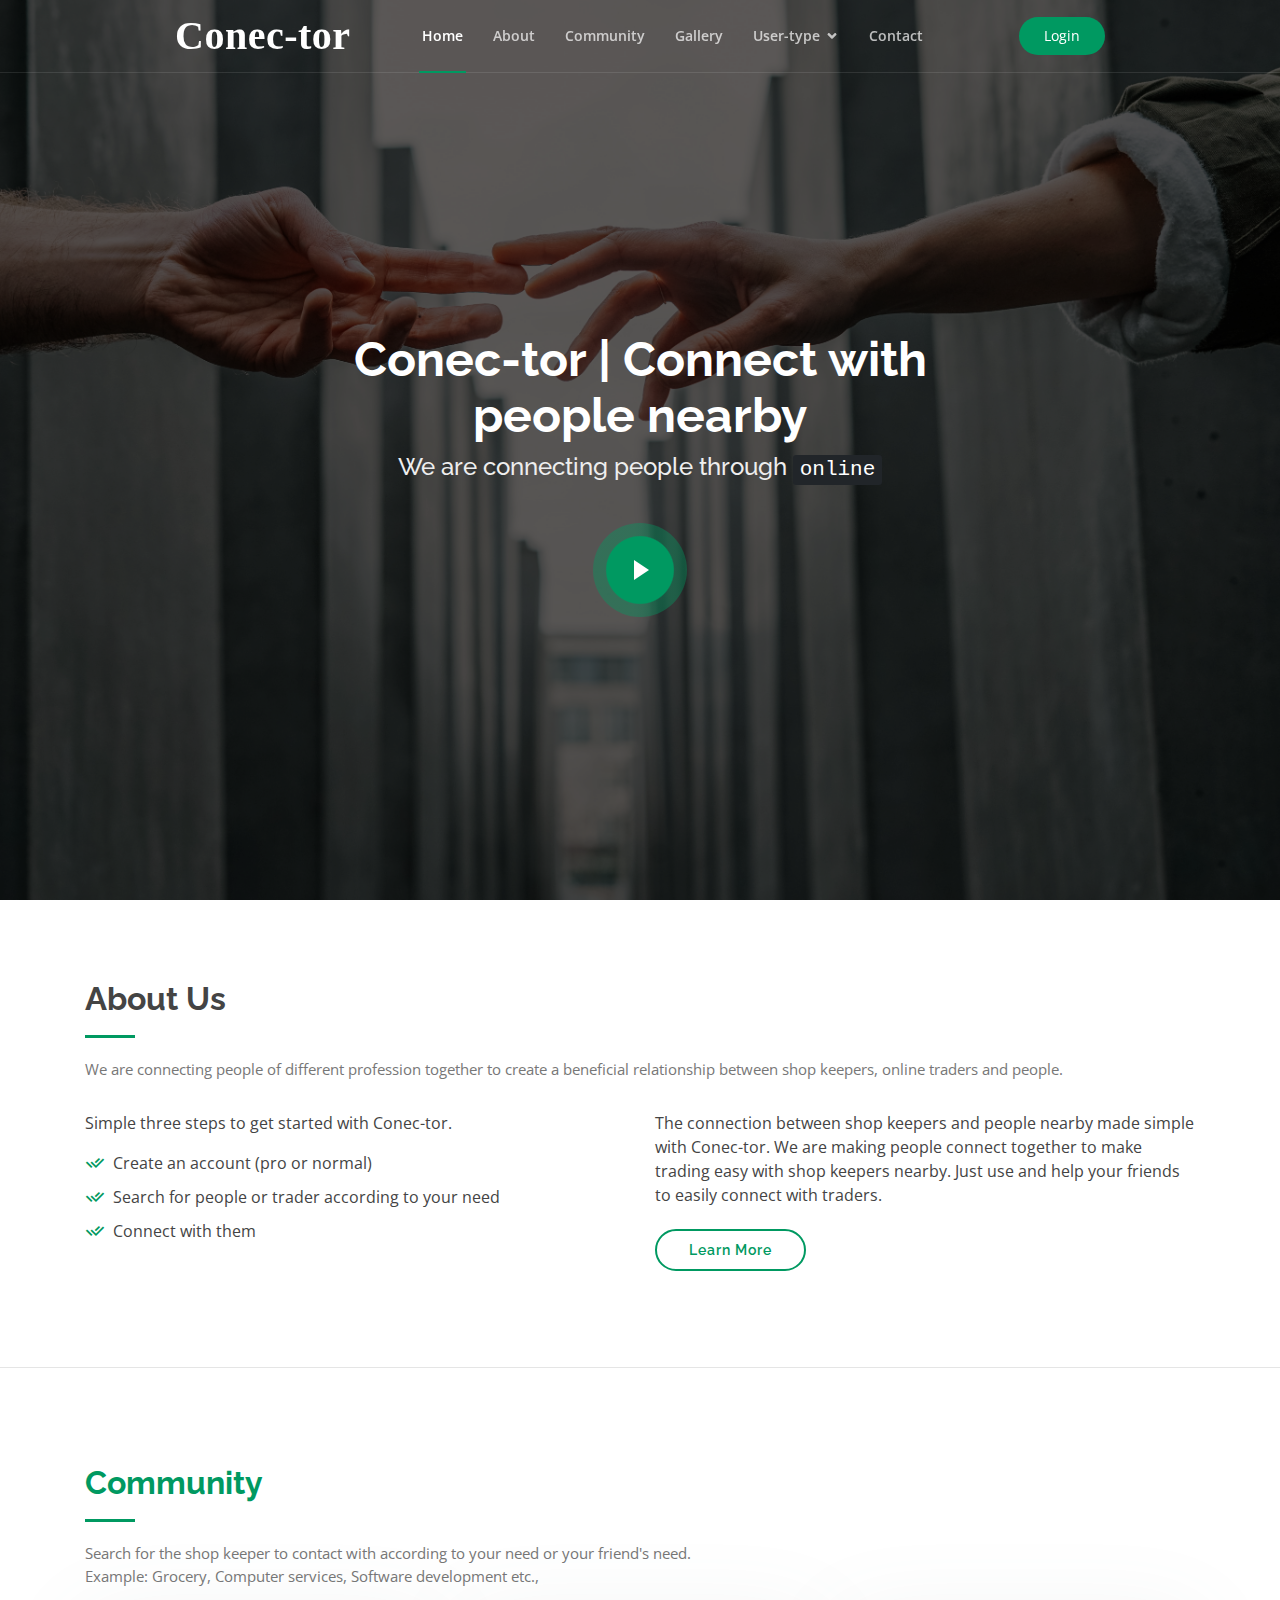
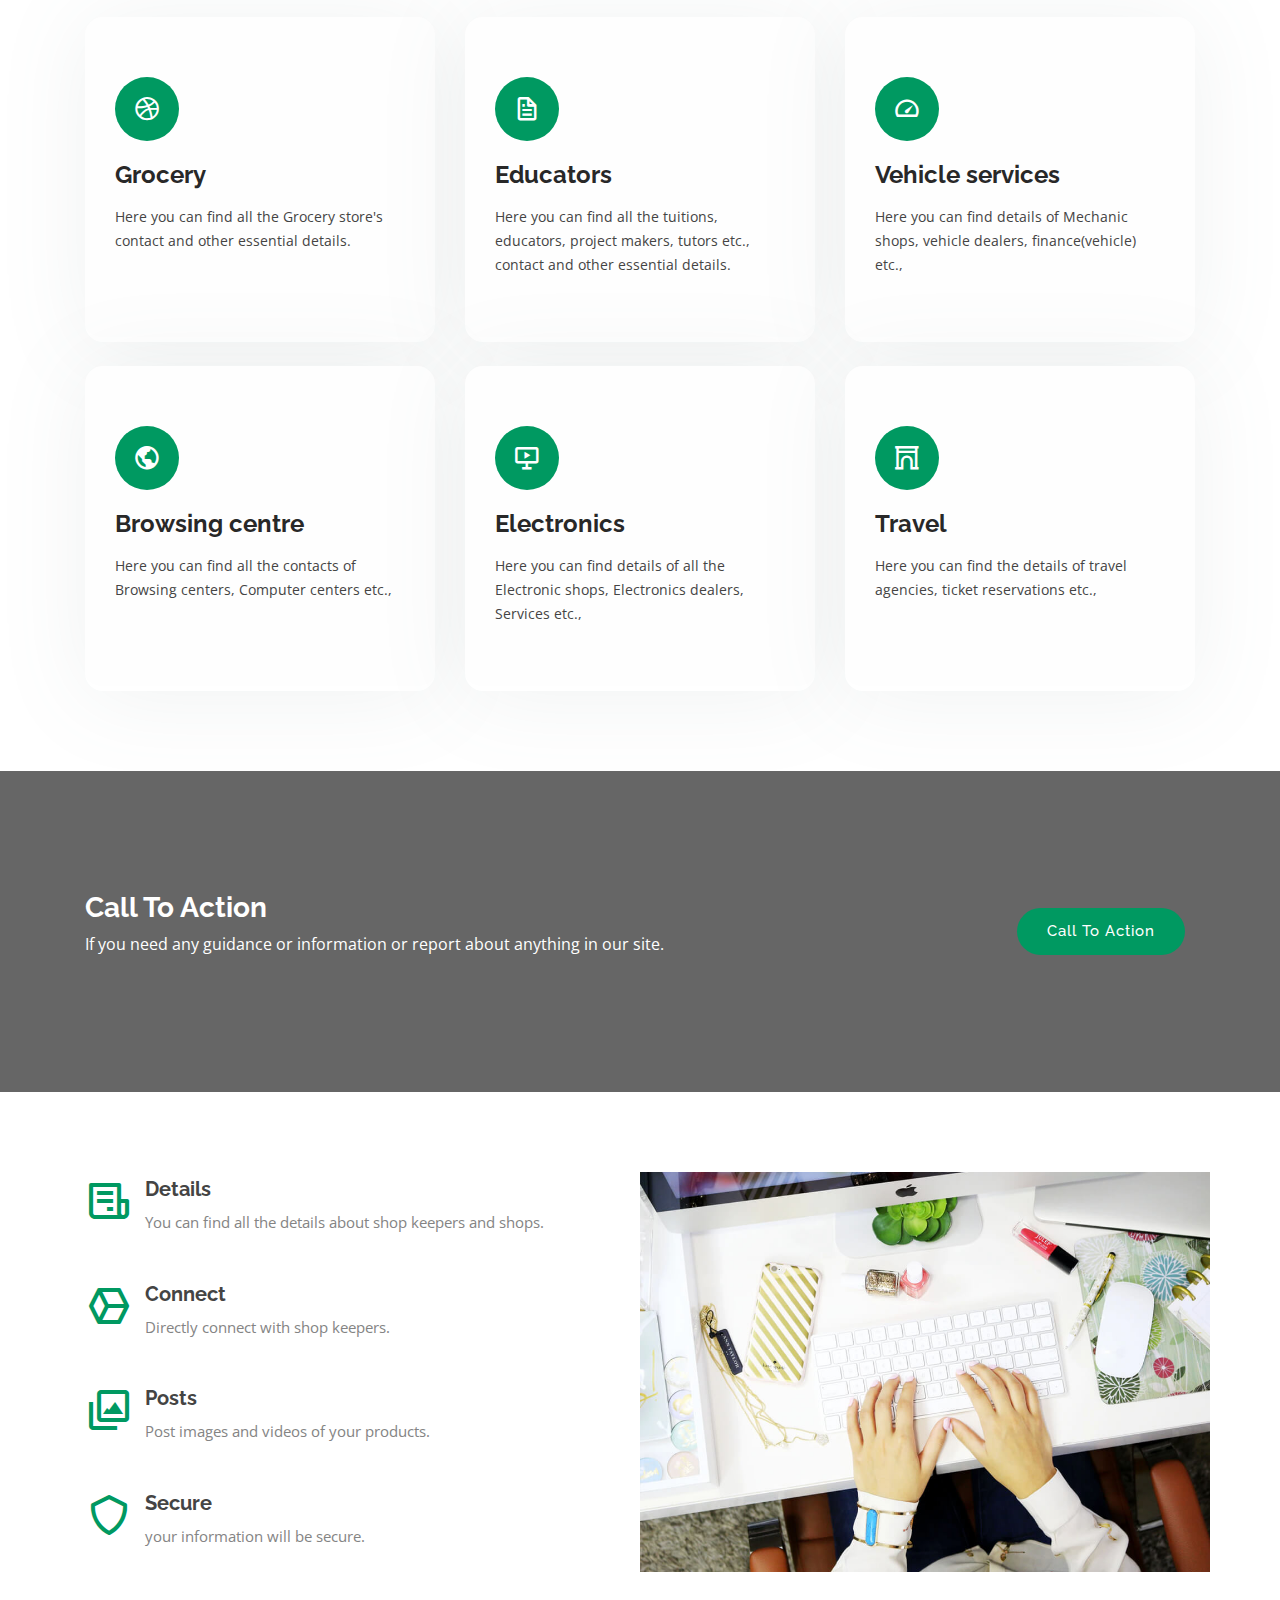
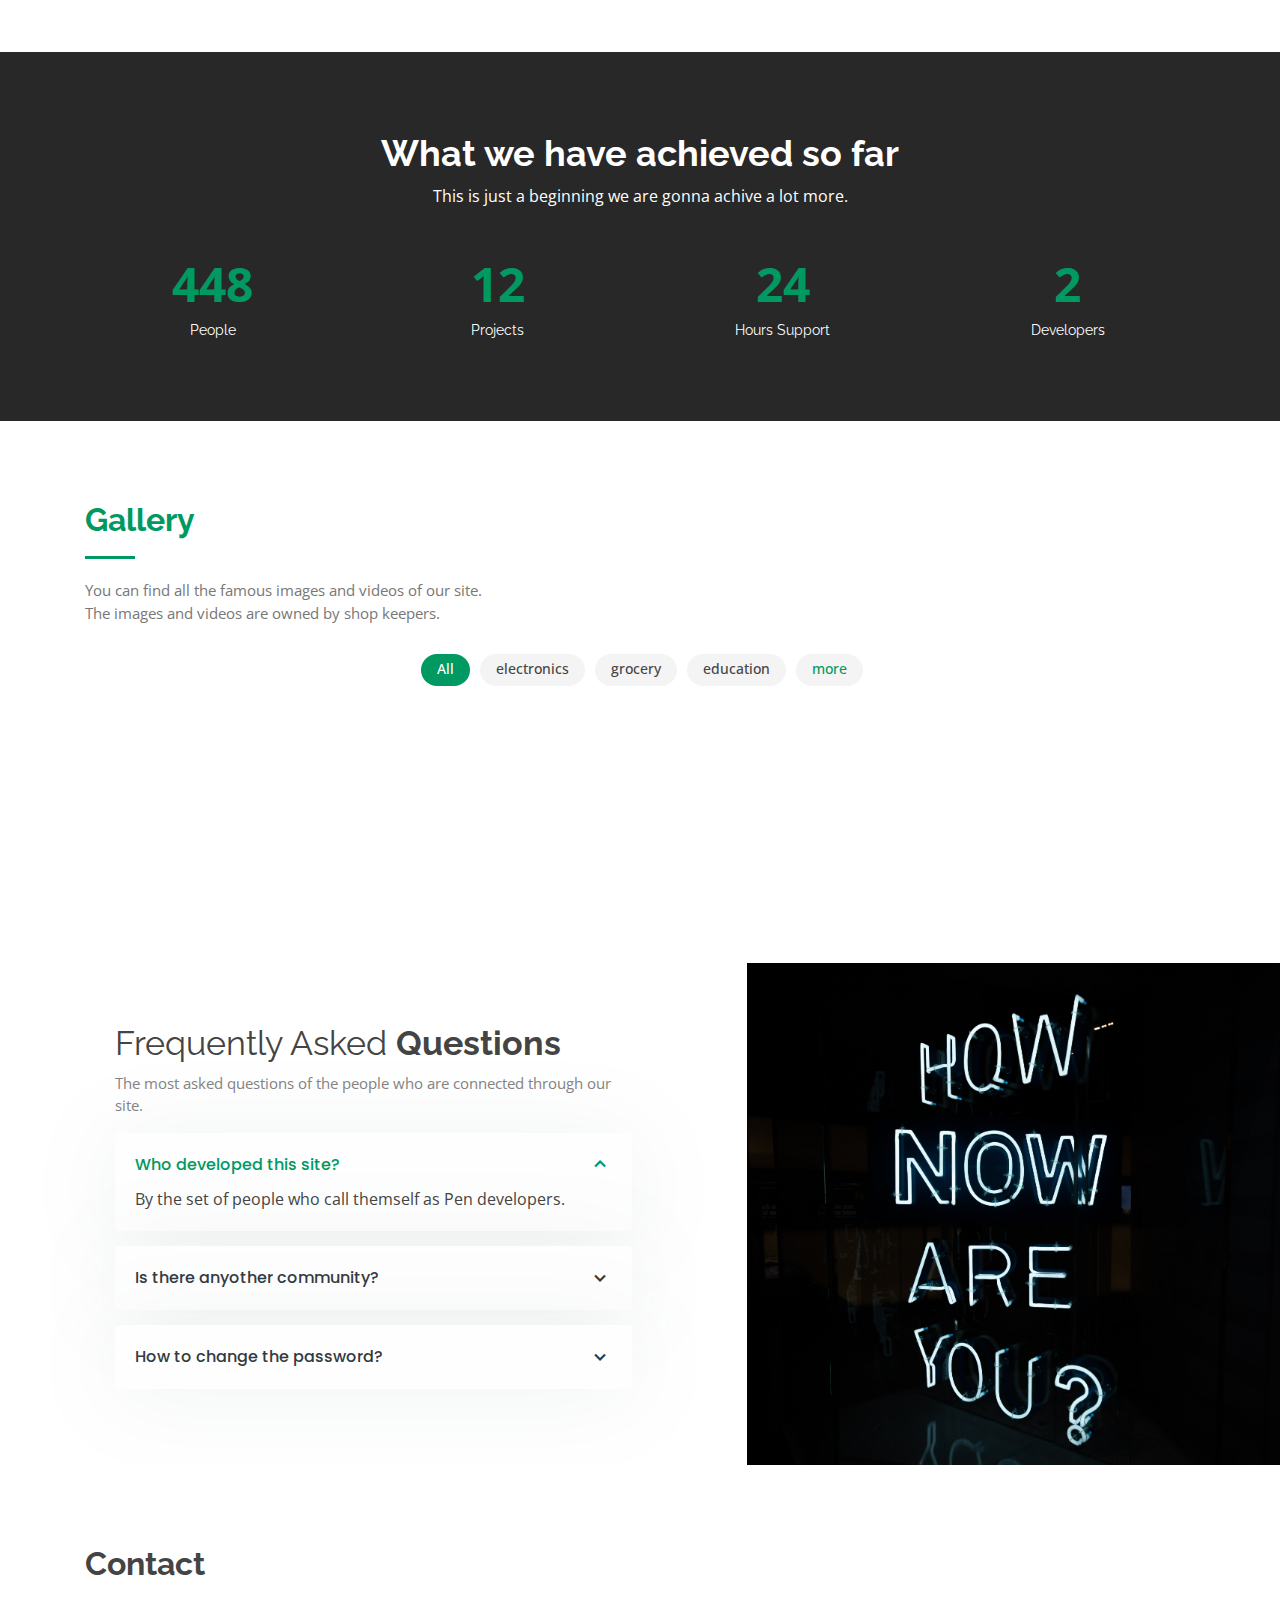
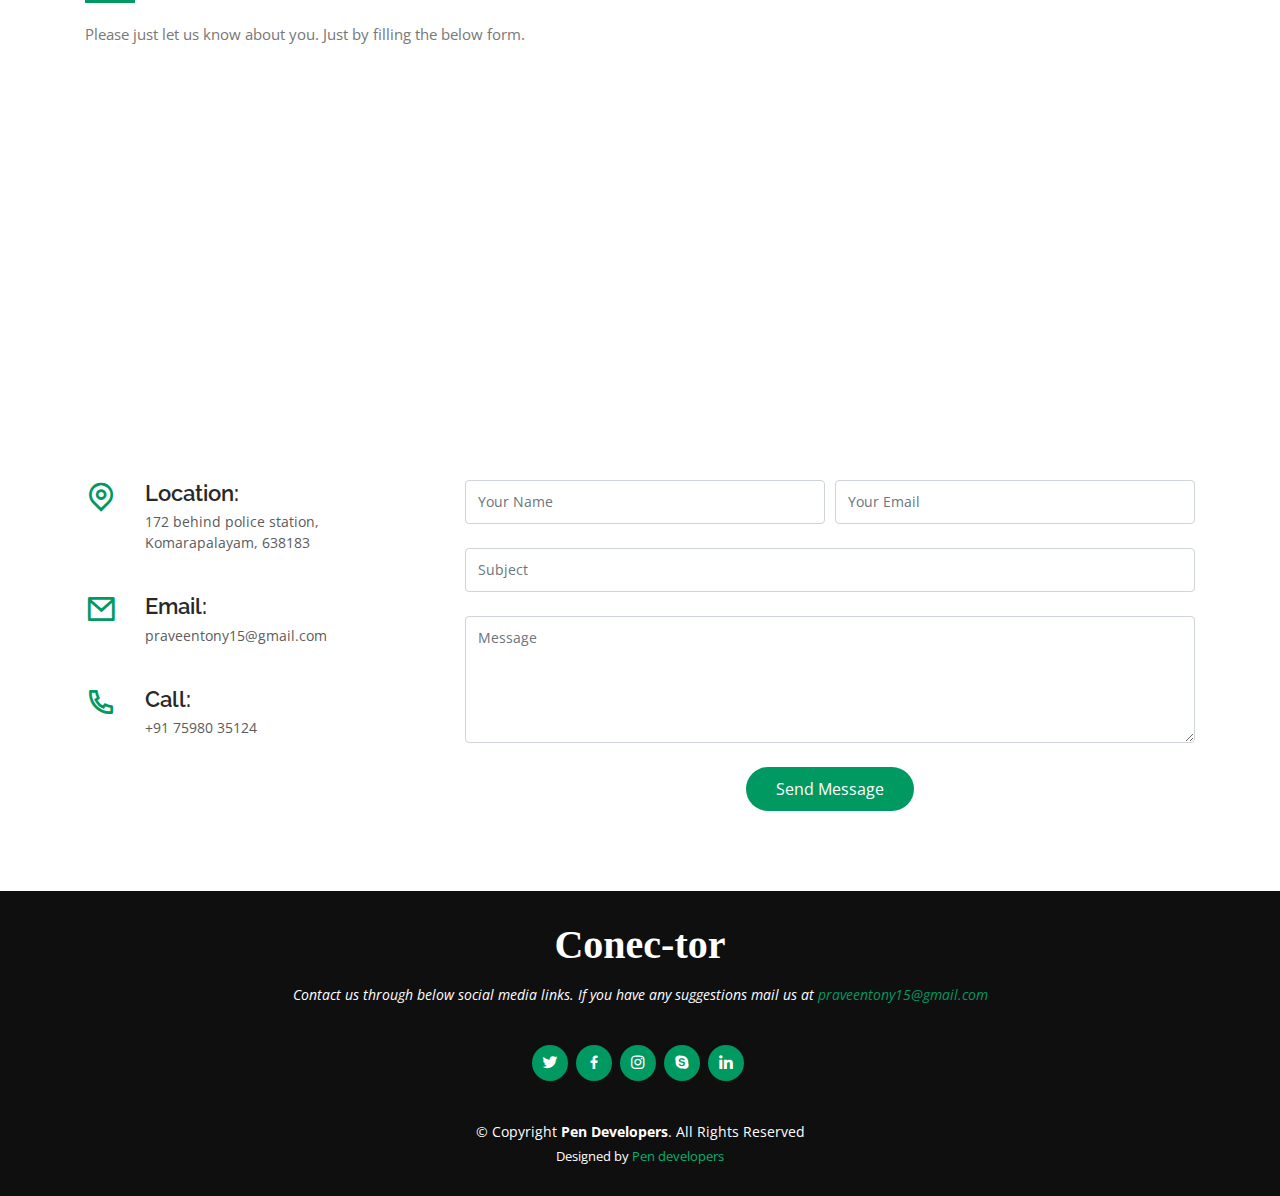
==== commit b4d3df56: "Update index.html" ====
--- a/index.html
+++ b/index.html
@@ -543,7 +543,7 @@
         <!-- You can delete the links only if you purchased the pro version. -->
         <!-- Licensing information: https://bootstrapmade.com/license/ -->
         <!-- Purchase the pro version with working PHP/AJAX contact form: https://bootstrapmade.com/knight-simple-one-page-bootstrap-template/ -->
-        Designed by <a href="https://bootstrapmade.com/">Pen developers</a>
+        Designed by <a href="#">Pen developers</a>
       </div>
     </div>
   </footer><!-- End Footer -->
@@ -567,4 +567,4 @@
 
 </body>
 
-</html>+</html>
